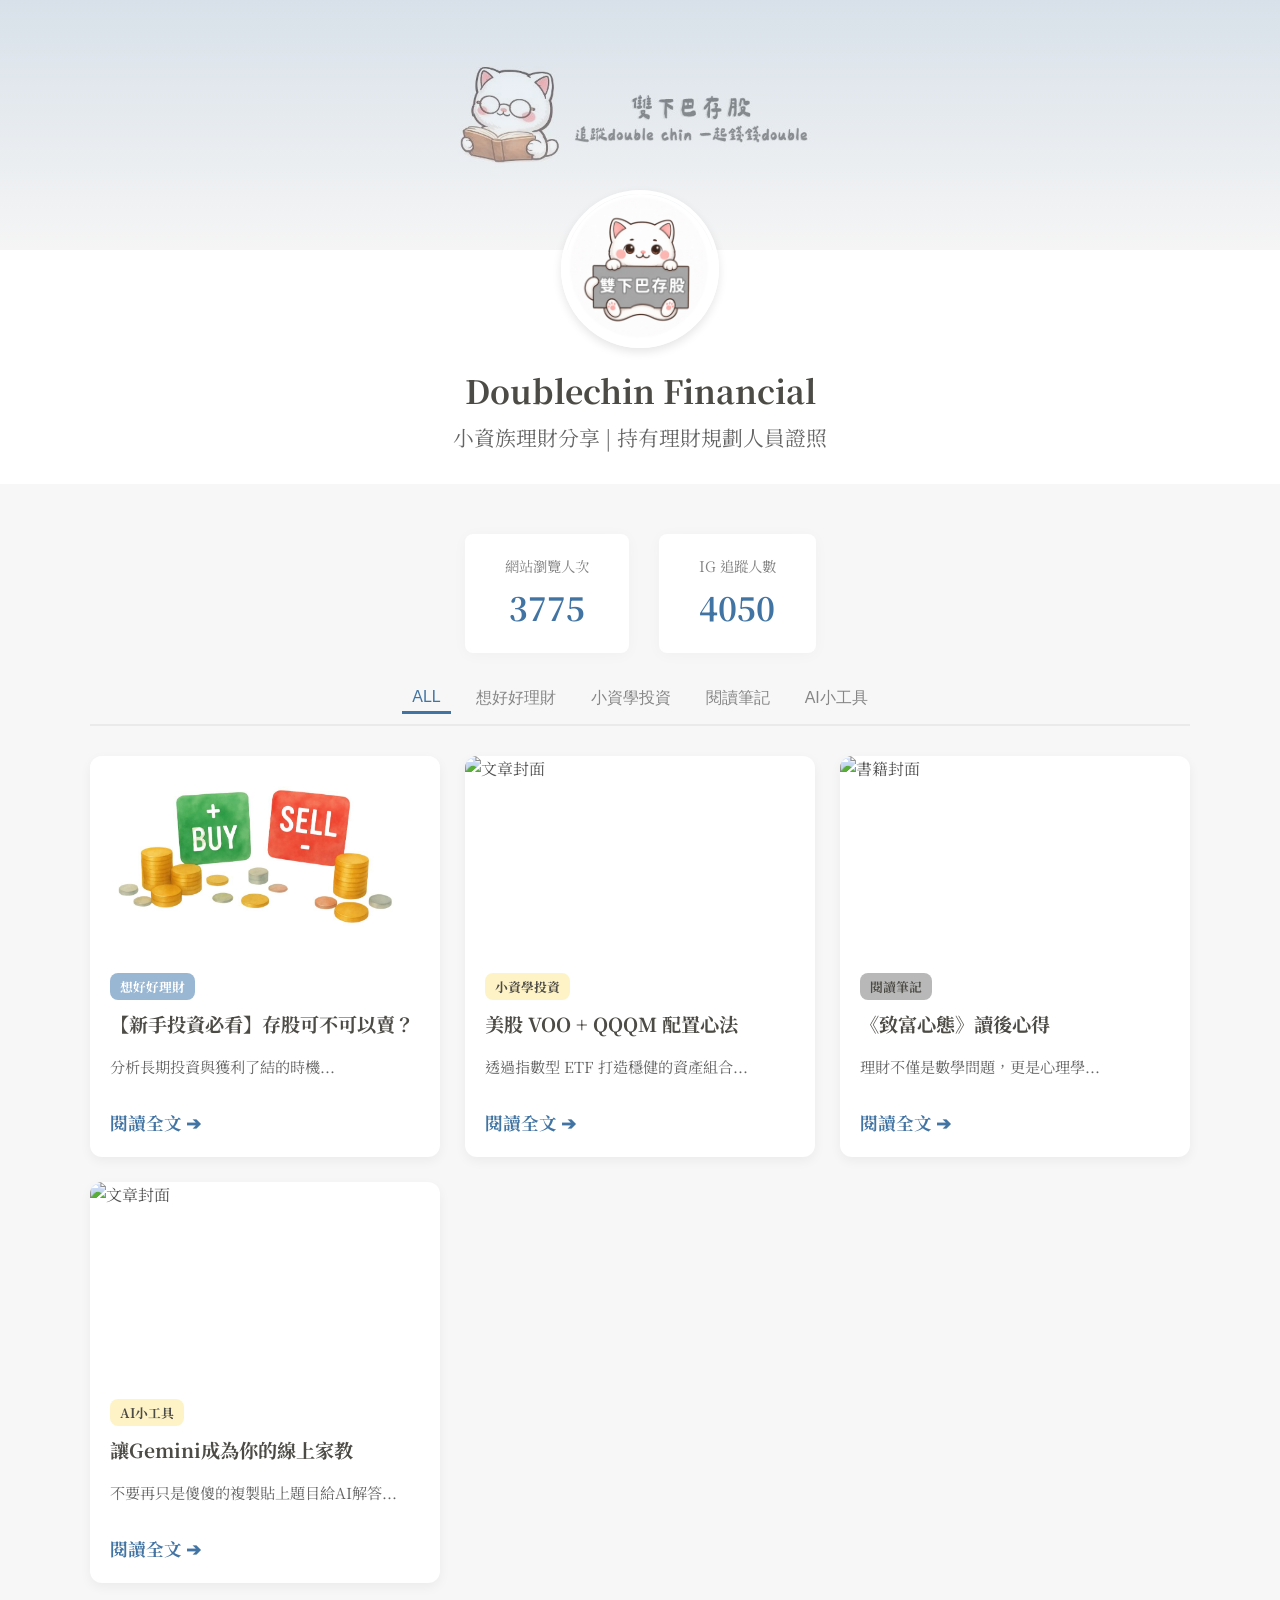
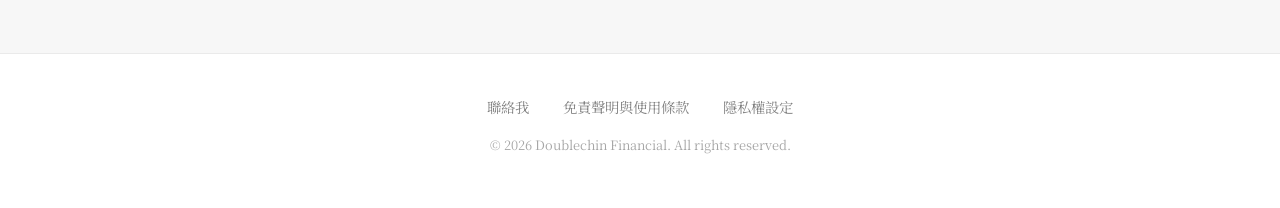
==== index.html @ 7eec30c2 "Update index.html" ====
<!DOCTYPE html>
<html lang="zh-Hant">
<head>
    <meta charset="UTF-8">
    <meta name="viewport" content="width=device-width, initial-scale=1.0">
    <title>雙下巴存股 | 小資理財與投資</title>
    <!-- 導入 Google 字體，方便隨時替換 -->
<link rel="preconnect" href="https://fonts.gstatic.com" crossorigin>
<link href="https://fonts.googleapis.com/css2?family=Noto+Serif+TC:wght@400;500;700&display=swap" rel="stylesheet">
    <link rel="stylesheet" href="style.css">
</head>
<body class="no-copy">

    <!-- 大橫幅與大頭照區塊 -->
    <header class="banner-section">
        <div class="banner-bg"></div>
        <div class="profile-container">
            <img src="大頭照.jpg" alt="Doublechin Avatar" class="profile-avatar">
            <h1 class="profile-name">Doublechin Financial</h1>
            <p class="profile-bio">小資族理財分享 | 持有理財規劃人員證照</p>
        </div>
    </header>

    <div class="container">
        <!-- 動態數據區塊 -->
        <section class="stats-section">
            <div class="stat-box">
                <span class="stat-title">網站瀏覽人次</span>
                <span class="stat-number" data-target="5000">0</span>
            </div>
            <div class="stat-box">
                <span class="stat-title">IG 追蹤人數</span>
                <span class="stat-number" data-target="5210">0</span>
            </div>
        </section>

        <!-- 文章分類與展示區塊 (Tabs) -->
        <main class="main-content">
            <div class="tabs">
                <button class="tab-btn active" onclick="filterCategory('all')">ALL</button>
                <button class="tab-btn" onclick="filterCategory('finance')">想好好理財</button>
                <button class="tab-btn" onclick="filterCategory('invest')">小資學投資</button>
                <button class="tab-btn" onclick="filterCategory('books')">閱讀筆記</button>
                <button class="tab-btn" onclick="filterCategory('ai')">AI小工具</button>
            </div>

            <!-- 文章卡片網格 -->
            <div class="article-grid" id="articleGrid">
                <!-- 卡片 1：理財 -->
                <div class="article-card" data-category="finance">
                   <a href="存股可不可以賣.html">
                    <img src="存股可不可以賣.jpg" alt="存股可不可以賣" class="card-img">
                   </a>
                    <div class="card-content">
                        <span class="tag tag-blue">想好好理財</span>
                        <a href="存股可不可以賣.html" style="text-decoration: none; color: inherit;">
                        <h3>【新手投資必看】存股可不可以賣？</h3>
                        <p>分析長期投資與獲利了結的時機...</p>
                        <a href="存股可不可以賣.html" class="read-more">閱讀全文 ➔</a>
                    </div>
                </div>

                <!-- 卡片 2：投資 -->
                <div class="article-card" data-category="invest">
                    <img src="cover2.jpg" alt="文章封面" class="card-img">
                    <div class="card-content">
                        <span class="tag tag-yellow">小資學投資</span>
                        <h3>美股 VOO + QQQM 配置心法</h3>
                        <p>透過指數型 ETF 打造穩健的資產組合...</p>
                        <a href="article-template.html" class="read-more">閱讀全文 ➔</a>
                    </div>
                </div>

                <!-- 卡片 3：書籍推薦 -->
                <div class="article-card" data-category="books">
                    <img src="book-cover.jpg" alt="書籍封面" class="card-img">
                    <div class="card-content">
                        <span class="tag tag-gray">閱讀筆記</span>
                        <h3>《致富心態》讀後心得</h3>
                        <p>理財不僅是數學問題，更是心理學...</p>
                        <a href="article-template.html" class="read-more">閱讀全文 ➔</a>
                    </div>
                </div>
                <!-- 卡片 4：AI小工具 -->
                <div class="article-card" data-category="ai">
                    <img src="book-cover.jpg" alt="文章封面" class="card-img">
                    <div class="card-content">
                        <span class="tag tag-yellow">AI小工具</span>
                        <h3>讓Gemini成為你的線上家教</h3>
                        <p>不要再只是傻傻的複製貼上題目給AI解答...</p>
                        <a href="article-template.html" class="read-more">閱讀全文 ➔</a>
              
            </div>
          </div>
        </main>
    </div>

    <!-- 頁尾 (Footer) -->
    <footer>
        <div class="footer-links">
            <a href="#">聯絡我</a>
            <a href="#">免責聲明與使用條款</a>
            <a href="#">隱私權設定</a>
        </div>
        <p class="copyright">© 2026 Doublechin Financial. All rights reserved.</p>
    </footer>

    <!-- 功能腳本：數字動畫、防複製、Tab切換 -->
    <script>
        // 1. 防複製與防右鍵
        document.addEventListener('contextmenu', event => event.preventDefault());
        document.addEventListener('copy', event => {
            event.preventDefault();
            alert('本網站內容受版權保護，禁止複製。');
        });

        // 2. 動態數字計數器
        const counters = document.querySelectorAll('.stat-number');
        counters.forEach(counter => {
            const updateCount = () => {
                const target = +counter.getAttribute('data-target');
                const count = +counter.innerText;
                const inc = target / 200; // 調整除數可改變動畫速度
                if (count < target) {
                    counter.innerText = Math.ceil(count + inc);
                    setTimeout(updateCount, 50);
                } else {
                    counter.innerText = target.toLocaleString(); // 加上千位數逗號
                }
            };
            updateCount();
        });

        // 3. 文章分類切換 (Tab)
        function filterCategory(category) {
            // 切換按鈕樣式
            document.querySelectorAll('.tab-btn').forEach(btn => btn.classList.remove('active'));
            event.target.classList.add('active');

            // 顯示/隱藏卡片
            const cards = document.querySelectorAll('.article-card');
            cards.forEach(card => {
                if (category === 'all' || card.getAttribute('data-category') === category) {
                    card.style.display = 'block';
                } else {
                    card.style.display = 'none';
                }
            });
        }
    </script>
</body>
</html>
---- style.css ----
/* === 色彩與全域變數設定 === */

:root {
    /* 主體字型 (隨時可替換) */
    --main-font: 'Noto Serif TC', sans-serif;
    
    /* 標題與內文 */
    --text-title: #4D4B45;
    --text-body: #545454;
    --text-light: #646464;
    
    /* 背景色 */
    --bg-white: #ffffff;
    --bg-light-gray: #f7f7f7;
    
    /* 莫蘭迪與淺灰色系 */
    --morandi-blue: #99B7D3;
    --gray-1: #b8b8b8;
    --gray-2: #868686;
    --gray-3: #828282;
    --gray-4: #a6a6a6;
    
    /* 重點裝飾色 */
    --accent-blue: #4274A3;
    --accent-yellow: #FEF3C7;
    
    /* 倒角設定 (微圓角) */
    --radius-sm: 8px;
    --radius-md: 12px;
}

/* === 基礎設定與防拷貝 === */
body {
    font-family: var(--main-font);
    background-color: var(--bg-light-gray);
    color: var(--text-body);
    margin: 0;
    line-height: 1.6;
}

/* 禁止選取文字的 CSS 雙重防護 */
.no-copy {
    -webkit-user-select: none;
    -moz-user-select: none;
    -ms-user-select: none;
    user-select: none;
}

/* === 頂部橫幅與大頭貼 === */
.banner-section {
    position: relative;
    text-align: center;
    background-color: var(--bg-white);
    padding-bottom: 30px;
}

.banner-bg {
    height: 250px;
    /* 漸層帶透明度底圖 */
    background: linear-gradient(to bottom, rgba(153, 183, 211, 0.3), rgba(247, 247, 247, 0.5)), url('封面.jpg') center/cover;
}

.profile-avatar {
    width: 150px;
    height: 150px;
    border-radius: 50%; /* 大頭貼維持全圓 */
    border: 4px solid var(--bg-white);
    margin-top: -60px;
    box-shadow: 0 4px 10px rgba(0,0,0,0.1);
    object-fit: cover;
}

.profile-name { color: var(--text-title); margin: 10px 0 5px; font-size: 2rem; }
.profile-bio { color: var(--text-light); font-size: 1.3rem; margin: 0; }

/* === 版面配置 === */
.container { max-width: 1100px; margin: 0 auto; padding: 20px; }

/* === 動態數據區 === */
.stats-section {
    display: flex; justify-content: center; gap: 30px; margin: 30px 0;
}
.stat-box {
    background: var(--bg-white); padding: 20px 40px;
    border-radius: var(--radius-sm); text-align: center;
    box-shadow: 0 2px 15px rgba(0,0,0,0.03);
}
.stat-title { display: block; color: var(--gray-3); font-size: 0.9rem; }
.stat-number { display: block; color: var(--accent-blue); font-size: 2rem; font-weight: bold; margin-top: 5px; }

/* === 頁籤 (Tabs) === */
.tabs {
    display: flex; gap: 15px; margin-bottom: 30px; justify-content: center;
    border-bottom: 2px solid #eaeaea; padding-bottom: 10px;
}
.tab-btn {
    background: none; border: none; font-size: 1rem; color: var(--gray-2);
    cursor: pointer; padding: 5px 10px; font-weight: 500; transition: 0.3s;
}
.tab-btn.active { color: var(--accent-blue); border-bottom: 3px solid var(--accent-blue); }

/* === 文章卡片 (包含書單格式) === */
.article-grid {
    display: grid; grid-template-columns: repeat(auto-fill, minmax(300px, 1fr)); gap: 25px;
}
.article-card {
    background: var(--bg-white); border-radius: var(--radius-md);
    overflow: hidden; box-shadow: 0 4px 12px rgba(0,0,0,0.05);
    transition: transform 0.2s ease, box-shadow 0.2s ease;
}

/* 點擊按下去的動畫效果 */
.article-card:active, .read-more:active {
    transform: scale(0.98); /* 稍微縮小模擬點按 */
}

.card-img { 
    width: 100%; 
    aspect-ratio: 16 / 9; /* 鎖定 16:9 黃金比例 */
    object-fit: cover;
display: block;}
.card-content { padding: 20px; }
.card-content h3 { color: var(--text-title); margin: 10px 0; font-size: 1.2rem; }
.card-content p { color: var(--text-light); font-size: 0.95rem; }

.tag { padding: 4px 10px; border-radius: var(--radius-sm); font-size: 0.8rem; font-weight: bold; }
.tag-blue { background-color: var(--morandi-blue); color: var(--bg-white); }
.tag-yellow { background-color: var(--accent-yellow); color: var(--text-title); }
.tag-gray { background-color: var(--gray-1); color: var(--text-title); }

.read-more {
    display: inline-block; margin-top: 15px; color: var(--accent-blue);
    text-decoration: none; font-weight: bold; font-size: 1.1rem;
}

/* === 頁尾 (Footer) === */
footer {
    background-color: var(--bg-white); padding: 40px 20px;
    text-align: center; margin-top: 50px; border-top: 1px solid #eaeaea;
}
.footer-links { margin-bottom: 15px; }
.footer-links a { color: var(--gray-3); text-decoration: none; margin: 0 15px; font-size: 0.9rem; }
.footer-links a:hover { color: var(--accent-blue); }
.copyright { color: var(--gray-4); font-size: 0.8rem; }
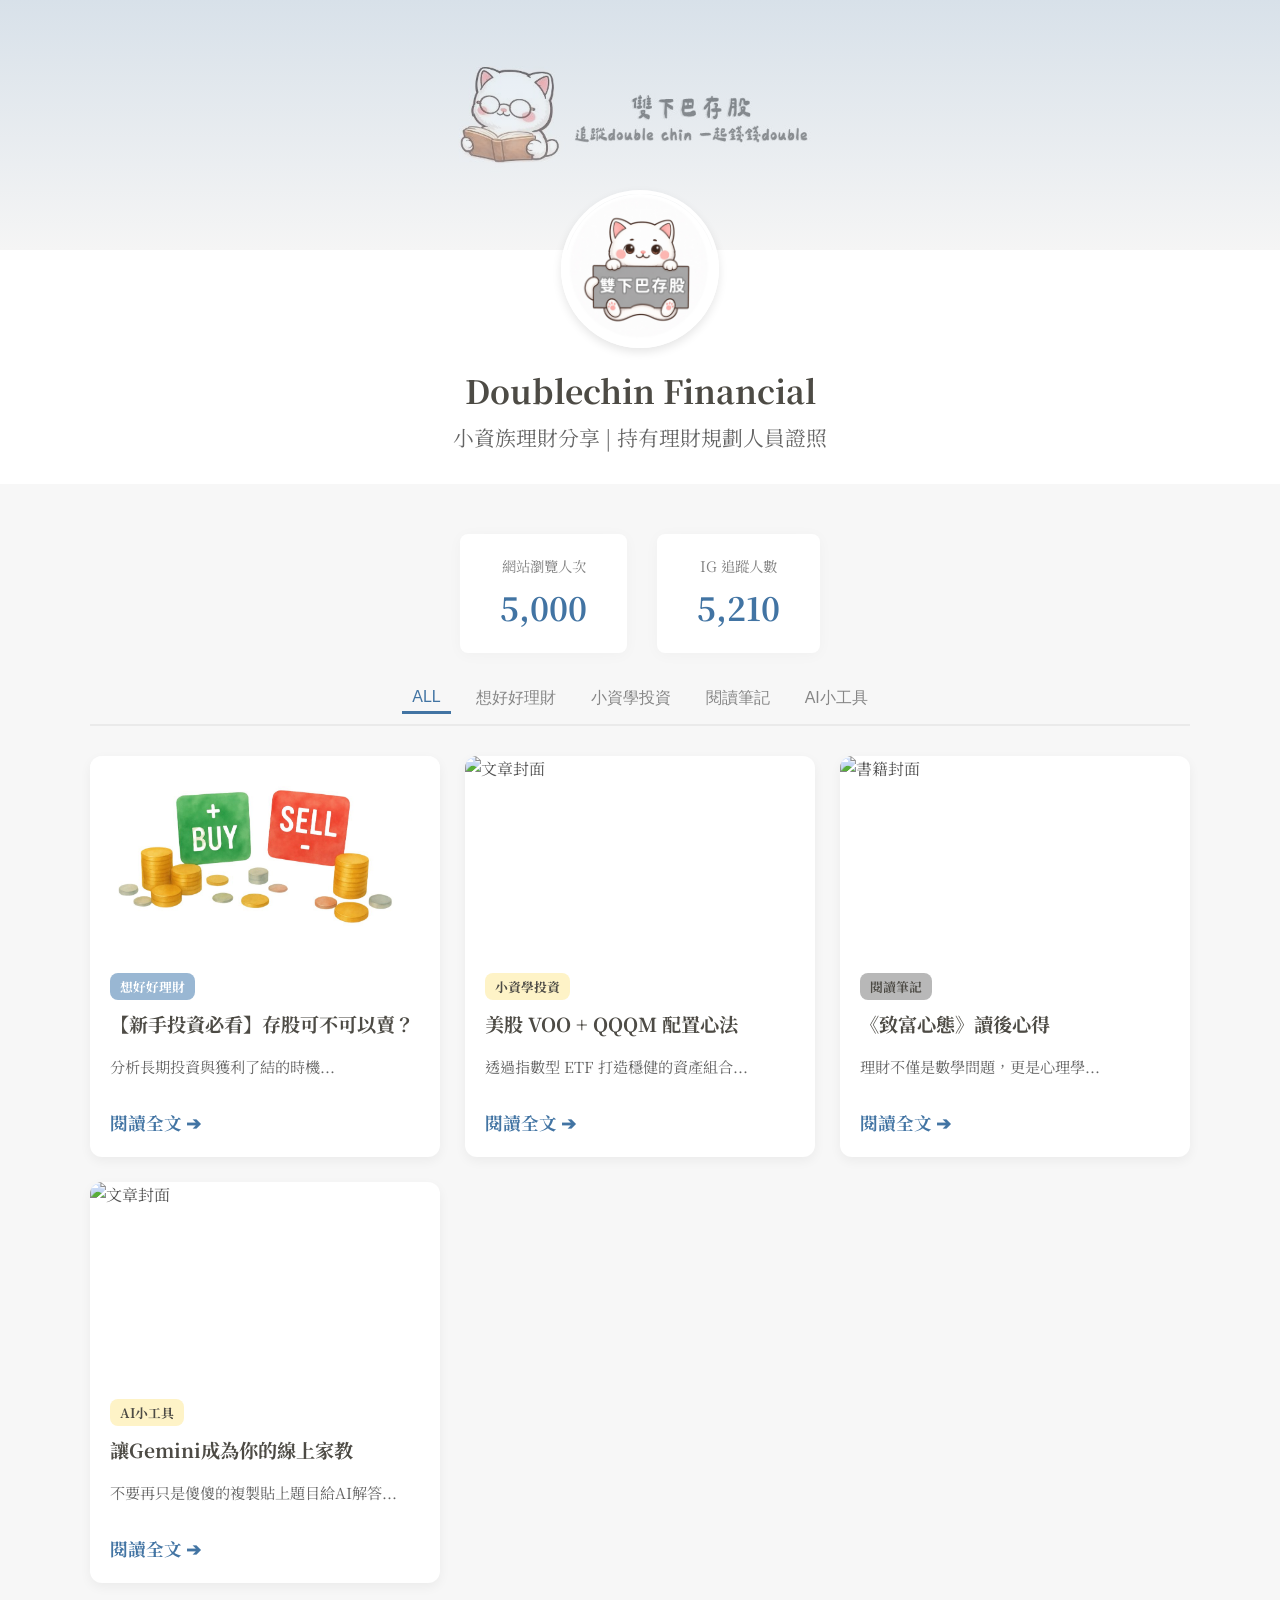
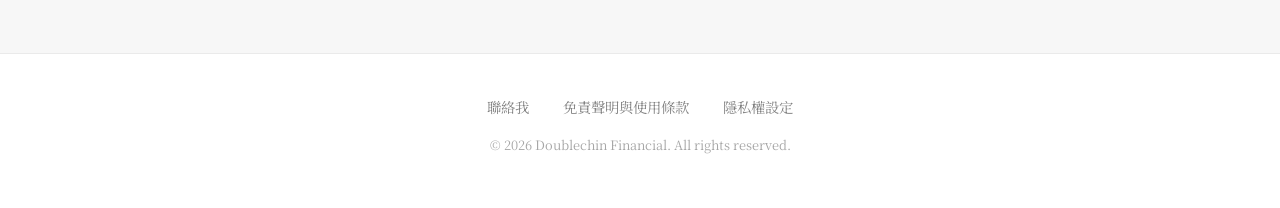
==== commit 8c075e59: "Update index.html" ====
--- a/index.html
+++ b/index.html
@@ -120,10 +120,10 @@
             const updateCount = () => {
                 const target = +counter.getAttribute('data-target');
                 const count = +counter.innerText;
-                const inc = target / 200; // 調整除數可改變動畫速度
+                const inc = target / 80; // 調整除數可改變動畫速度
                 if (count < target) {
                     counter.innerText = Math.ceil(count + inc);
-                    setTimeout(updateCount, 50);
+                    setTimeout(updateCount, 30);
                 } else {
                     counter.innerText = target.toLocaleString(); // 加上千位數逗號
                 }
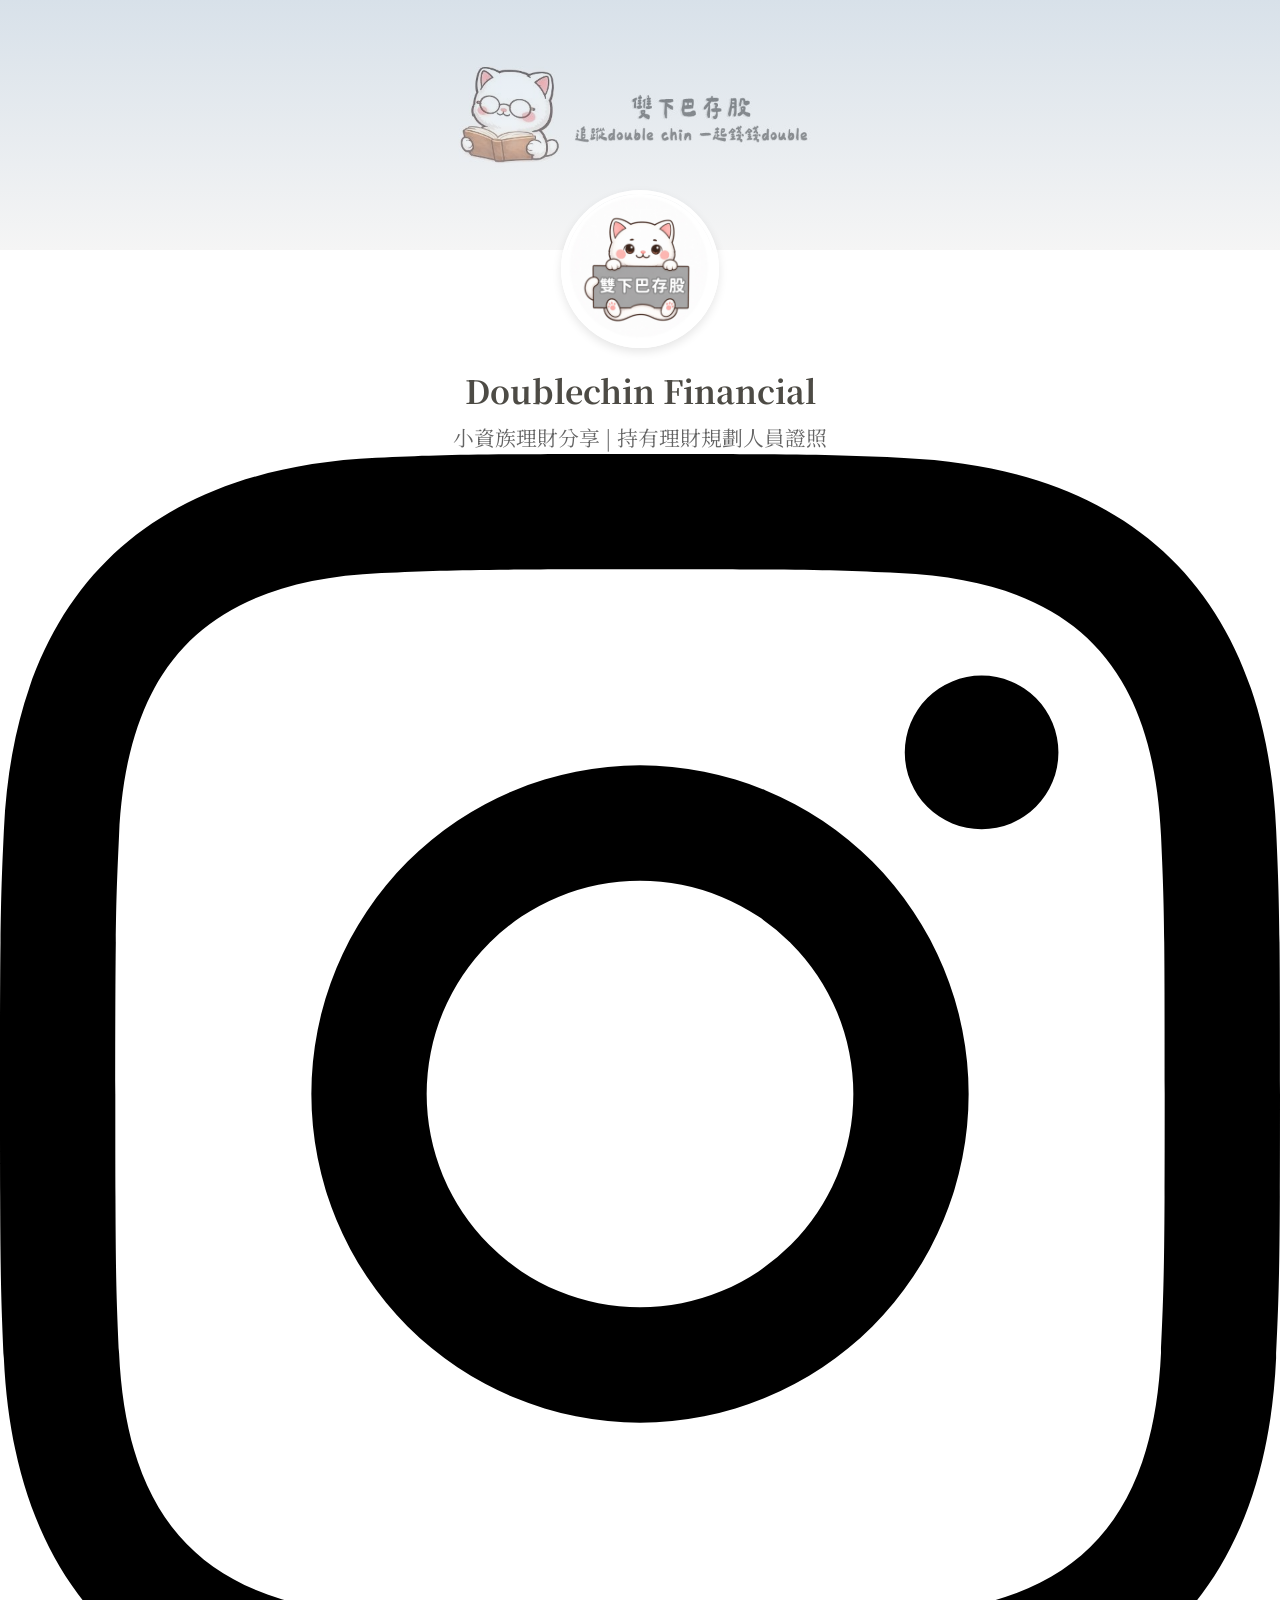
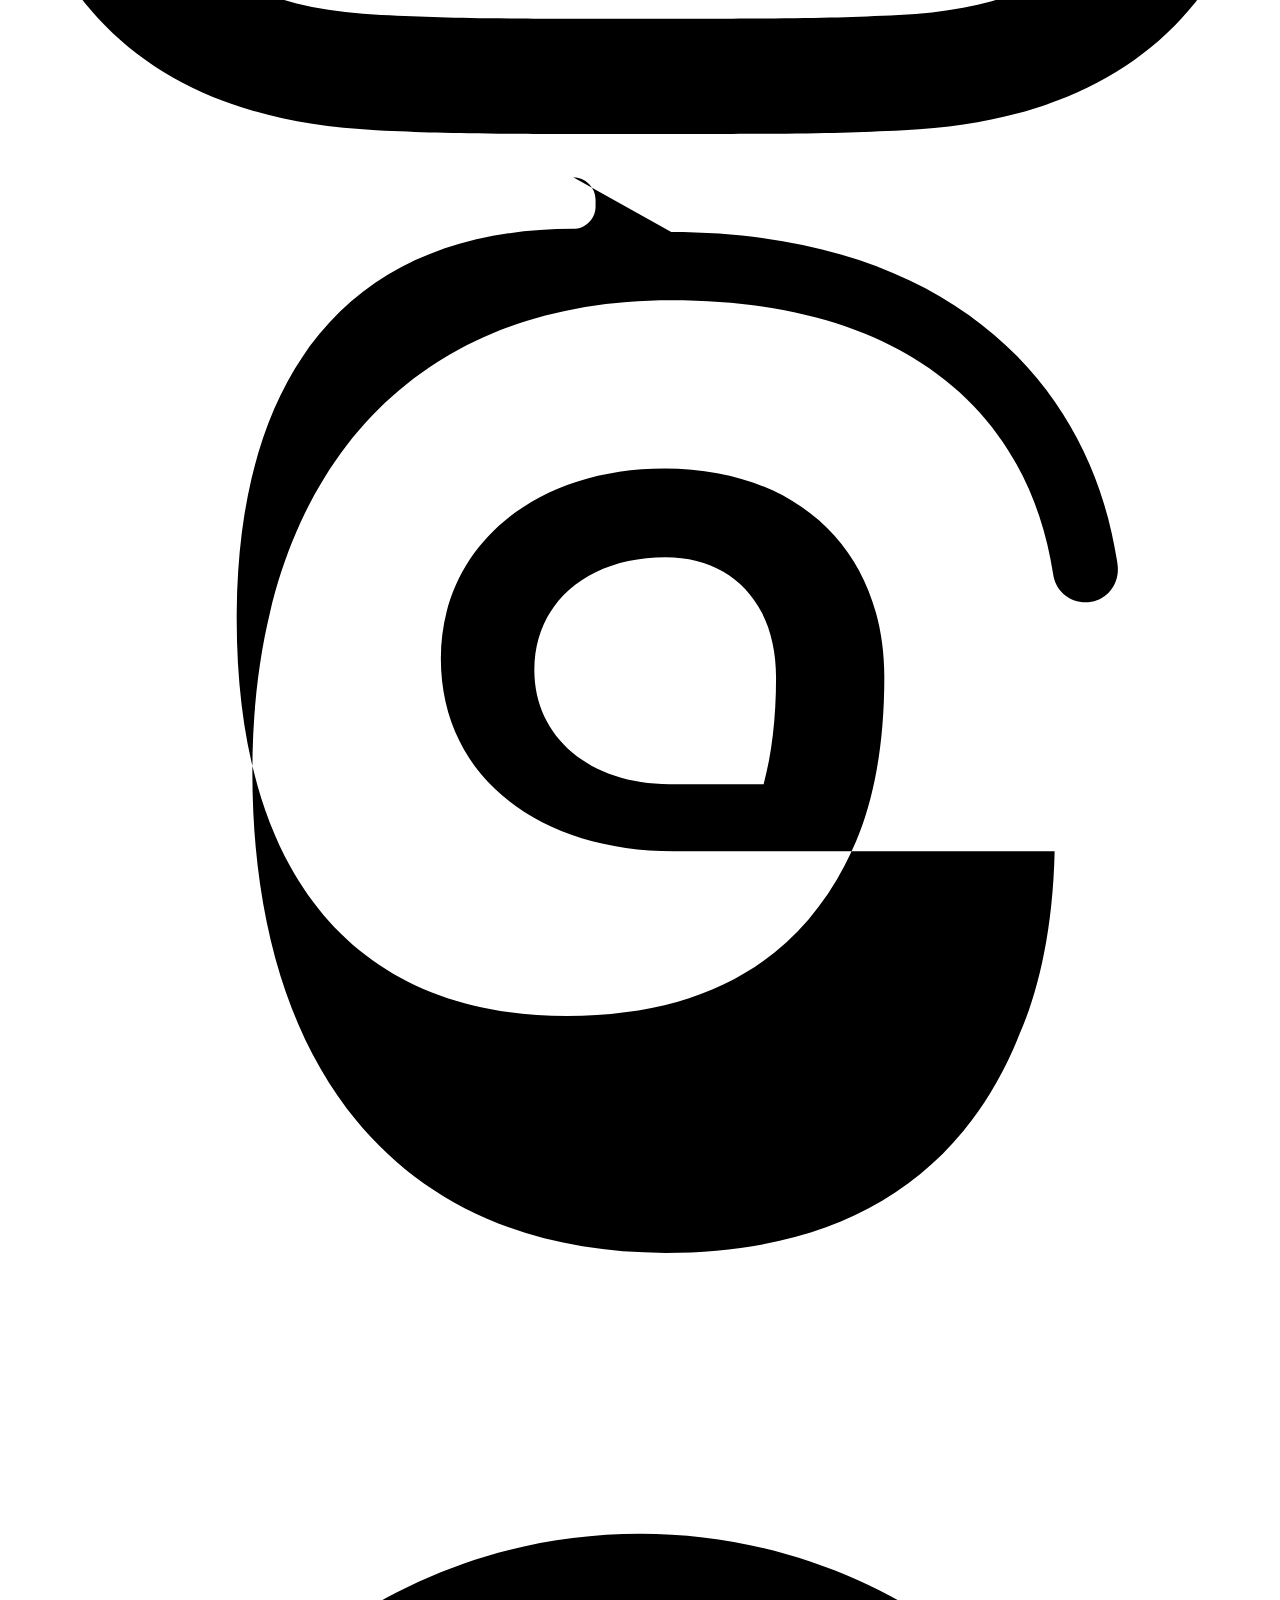
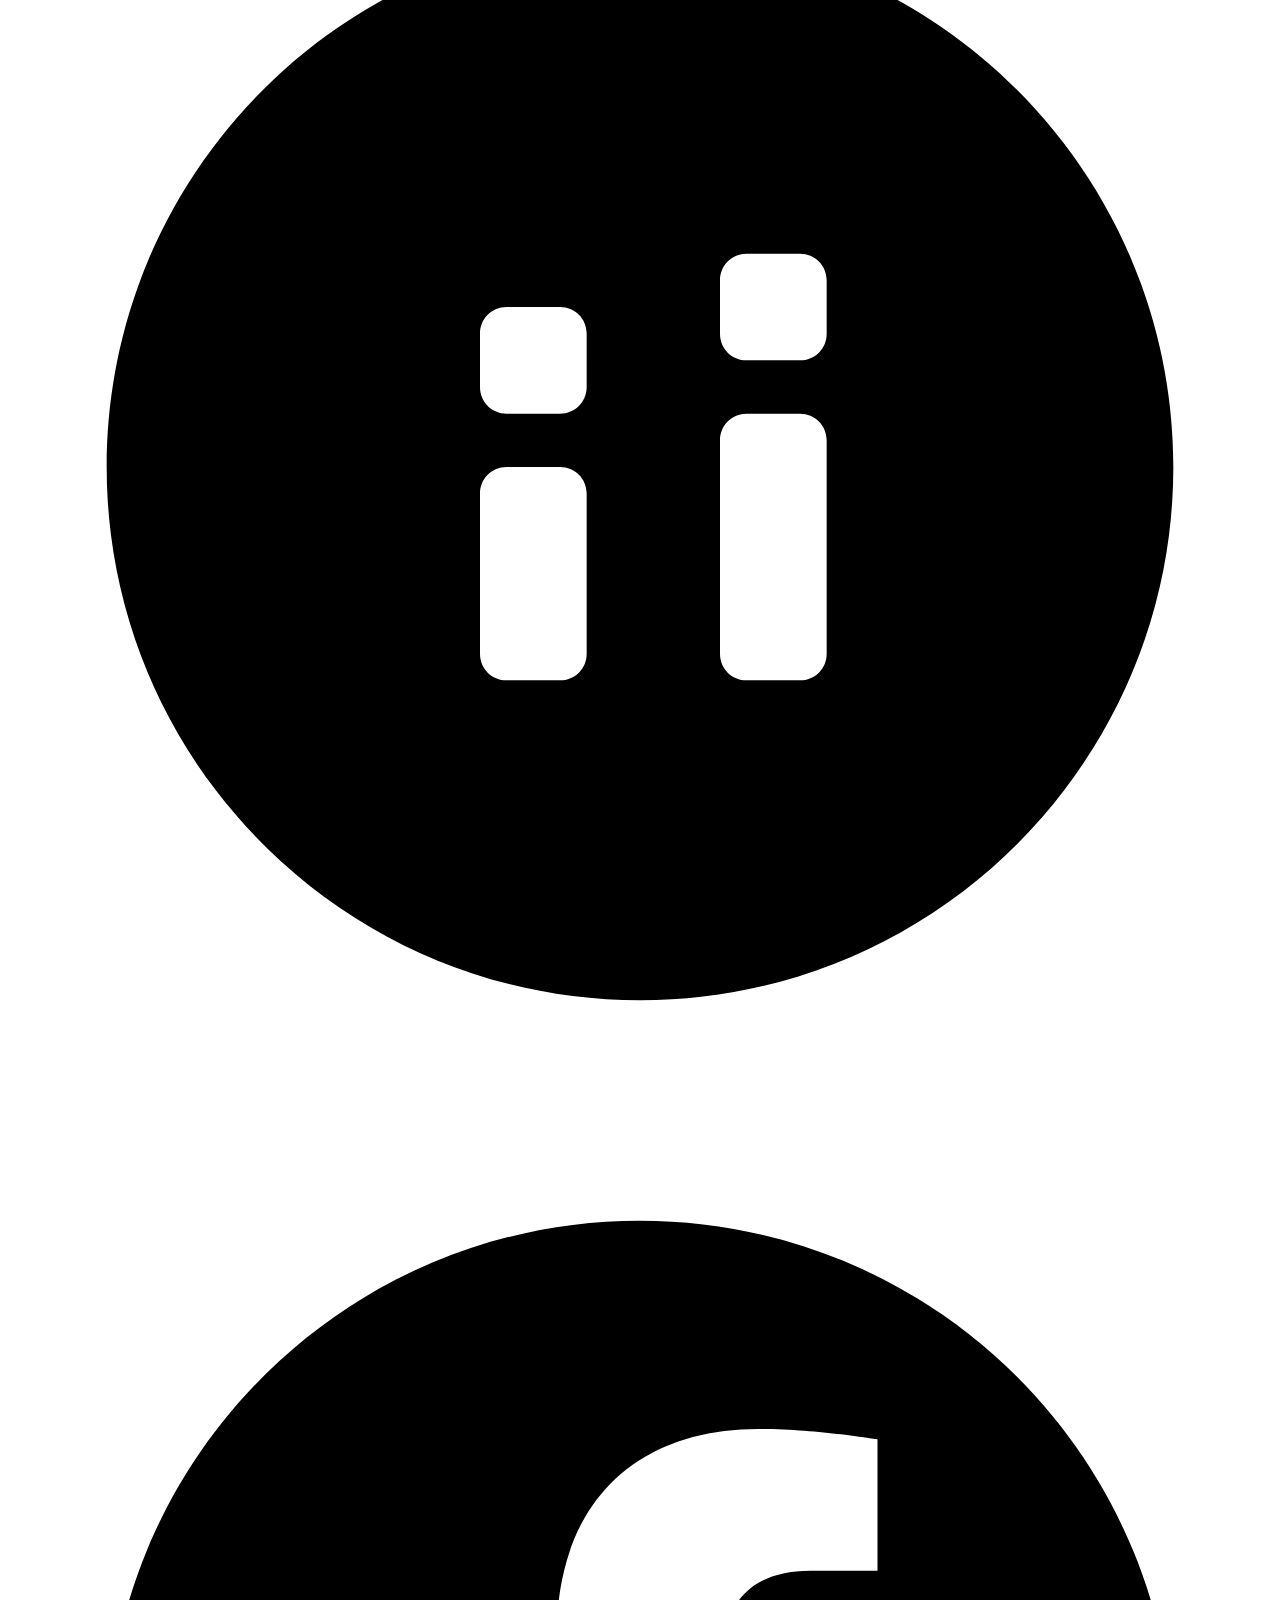
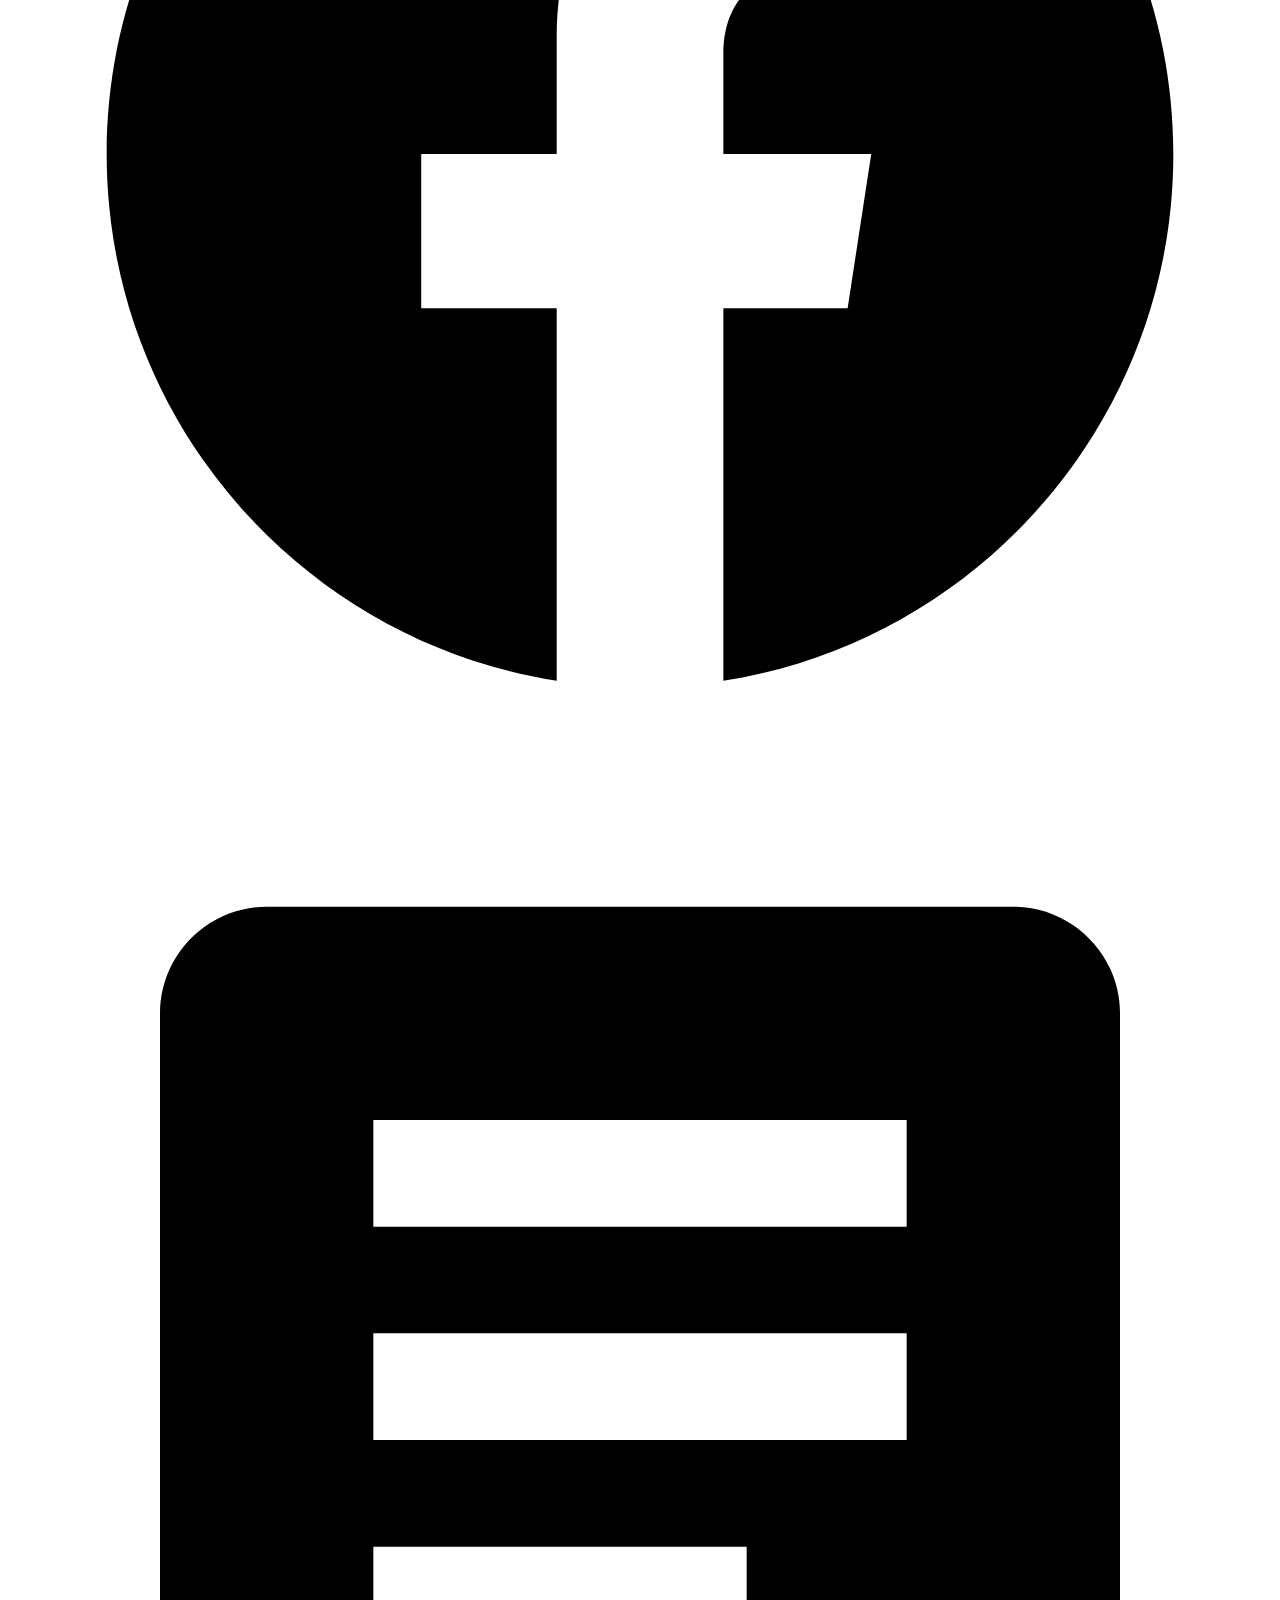
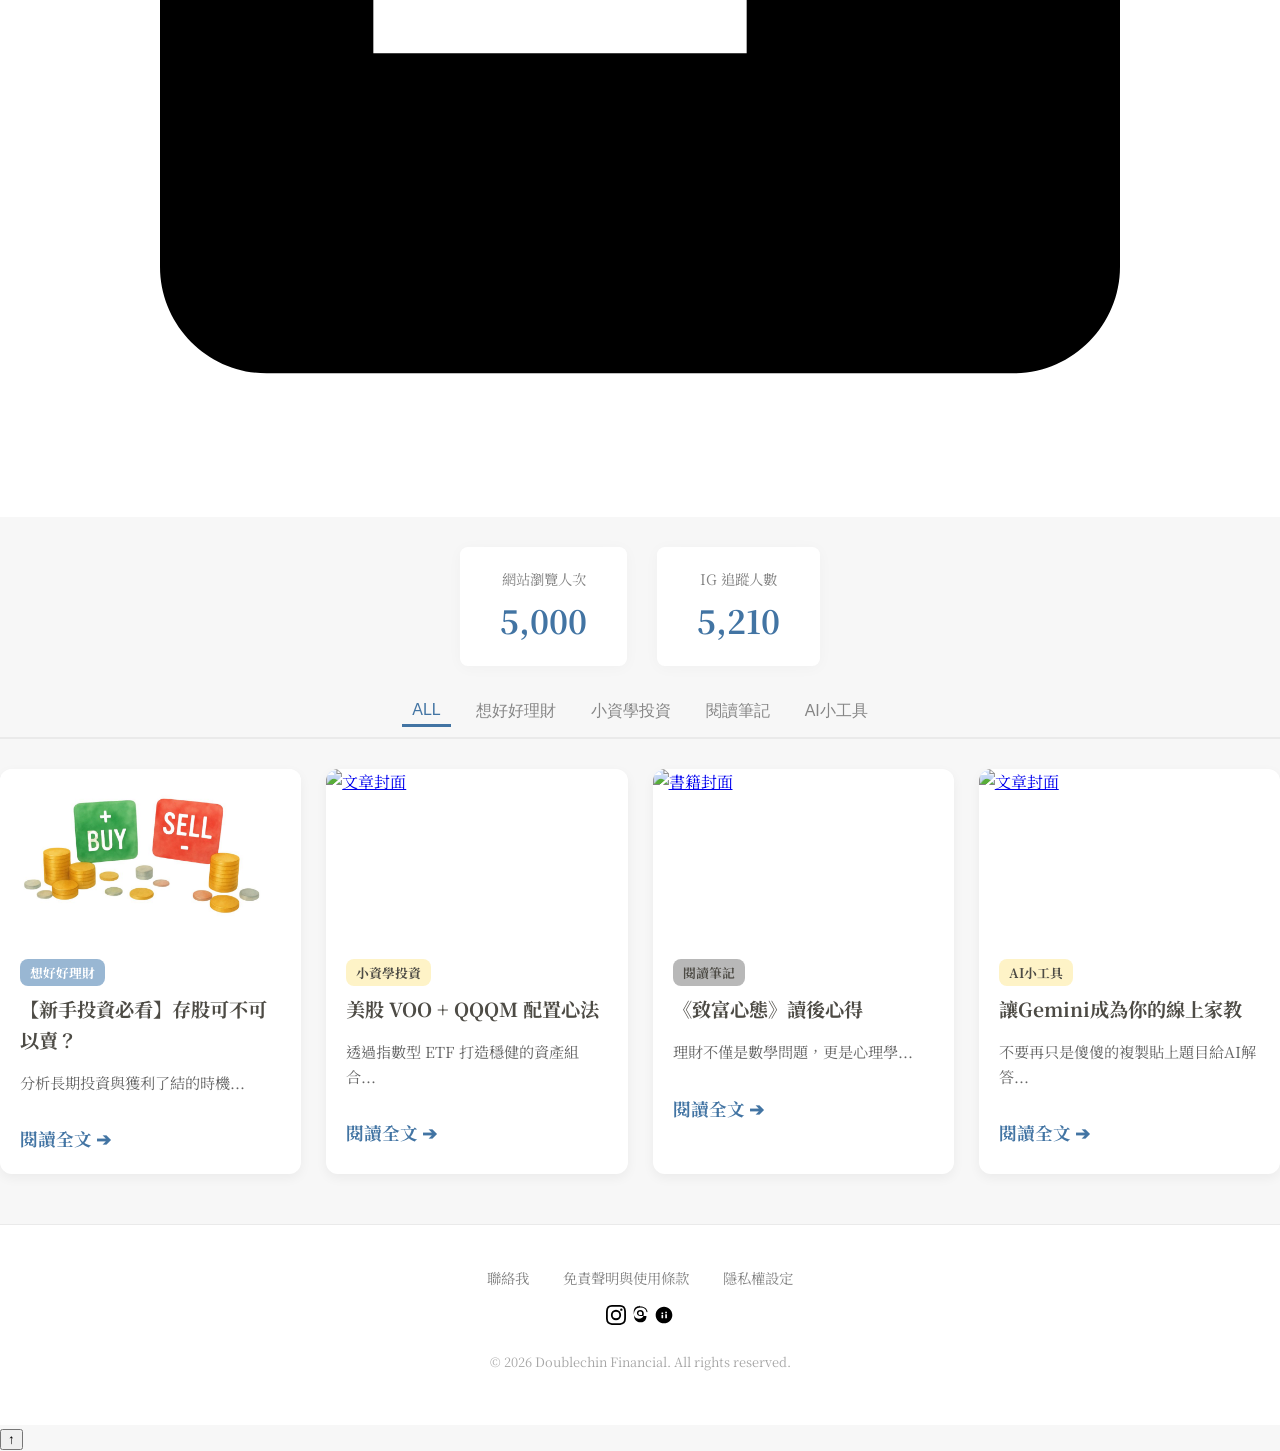
==== commit 07f618e4: "Update index.html" ====
--- a/index.html
+++ b/index.html
@@ -4,26 +4,42 @@
     <meta charset="UTF-8">
     <meta name="viewport" content="width=device-width, initial-scale=1.0">
     <title>雙下巴存股 | 小資理財與投資</title>
-    <!-- 導入 Google 字體，方便隨時替換 -->
-<link rel="preconnect" href="https://fonts.gstatic.com" crossorigin>
-<link href="https://fonts.googleapis.com/css2?family=Noto+Serif+TC:wght@400;500;700&display=swap" rel="stylesheet">
+    <link rel="preconnect" href="https://fonts.gstatic.com" crossorigin>
+    <link href="https://fonts.googleapis.com/css2?family=Noto+Serif+TC:wght@400;500;700&display=swap" rel="stylesheet">
+    <link rel="stylesheet" href="https://unpkg.com/aos@next/dist/aos.css" />
     <link rel="stylesheet" href="style.css">
 </head>
 <body class="no-copy">
 
-    <!-- 大橫幅與大頭照區塊 -->
     <header class="banner-section">
         <div class="banner-bg"></div>
-        <div class="profile-container">
+        <div class="profile-container" data-aos="fade-up">
             <img src="大頭照.jpg" alt="Doublechin Avatar" class="profile-avatar">
             <h1 class="profile-name">Doublechin Financial</h1>
             <p class="profile-bio">小資族理財分享 | 持有理財規劃人員證照</p>
+            
+            <div class="social-links">
+                <a href="#" target="_blank" title="Instagram" class="social-icon">
+                    <svg viewBox="0 0 24 24"><path d="M12 2.163c3.204 0 3.584.012 4.85.07 3.252.148 4.771 1.691 4.919 4.919.058 1.265.069 1.645.069 4.849 0 3.205-.012 3.584-.069 4.849-.149 3.225-1.664 4.771-4.919 4.919-1.266.058-1.644.07-4.85.07-3.204 0-3.584-.012-4.849-.07-3.26-.149-4.771-1.699-4.919-4.92-.058-1.265-.07-1.644-.07-4.849 0-3.204.013-3.583.07-4.849.149-3.227 1.664-4.771 4.919-4.919 1.266-.057 1.645-.069 4.849-.069zM12 0C8.741 0 8.333.014 7.053.072 2.695.272.273 2.69.073 7.051.014 8.333 0 8.741 0 12c0 3.259.014 3.668.072 4.948.2 4.358 2.618 6.78 6.98 6.98 1.281.058 1.689.072 4.948.072 3.259 0 3.668-.014 4.948-.072 4.354-.2 6.782-2.618 6.979-6.98.059-1.28.073-1.689.073-4.948 0-3.259-.014-3.667-.072-4.947-.196-4.354-2.617-6.78-6.979-6.98C15.668.014 15.259 0 12 0zm0 5.838a6.162 6.162 0 1 0 0 12.324 6.162 6.162 0 0 0 0-12.324zM12 16a4 4 0 1 1 0-8 4 4 0 0 1 0 8zm6.406-11.845a1.44 1.44 0 1 0 0 2.881 1.44 1.44 0 0 0 0-2.881z"/></svg>
+                </a>
+                <a href="#" target="_blank" title="Threads" class="social-icon">
+                    <svg viewBox="0 0 24 24"><path d="M12.586 1.708c5.143 0 7.842 2.766 8.36 6.173l.011.088c.032.326-.178.614-.492.671-.328.06-.64-.146-.71-.468l-.01-.059c-.443-2.91-2.651-5.127-7.159-5.127-4.948 0-7.854 3.328-7.854 8.847 0 5.626 2.806 9.015 7.747 9.015 3.315 0 5.562-1.393 6.643-4.116.326-.74.621-1.892.652-3.414H12.63c-2.476 0-4.364-1.36-4.364-3.614 0-2.127 1.777-3.565 4.195-3.565 2.502 0 4.12 1.547 4.12 3.914 0 1.25-.19 2.29-.537 3.096-.913 2.123-2.697 3.256-5.411 3.256-4.008 0-6.195-2.674-6.195-7.447 0-4.708 2.222-7.311 6.309-7.311.232 0 .42-.188.42-.42v-.125a.42.42 0 0 0-.42-.42zm-.11 6.096c-1.42 0-2.457.828-2.457 2.115 0 1.272 1.056 2.14 2.535 2.14h1.764c.15-.553.233-1.226.233-1.996 0-1.41-.837-2.259-2.075-2.259z"/></svg>
+                </a>
+                <a href="#" target="_blank" title="小紅書" class="social-icon">
+                    <svg viewBox="0 0 24 24"><path d="M12 2C6.48 2 2 6.48 2 12s4.48 10 10 10 10-4.48 10-10S17.52 2 12 2zm-1 13.5c0 .28-.22.5-.5.5h-1c-.28 0-.5-.22-.5-.5v-3c0-.28.22-.5.5-.5h1c.28 0 .5 .22.5.5v3zm0-5c0 .28-.22.5-.5.5h-1c-.28 0-.5-.22-.5-.5v-1c0-.28.22-.5.5-.5h1c.28 0 .5 .22.5.5v1zm4.5 5c0 .28-.22.5-.5.5h-1c-.28 0-.5-.22-.5-.5v-4c0-.28.22-.5.5-.5h1c.28 0 .5 .22.5.5v4zm0-6c0 .28-.22.5-.5.5h-1c-.28 0-.5-.22-.5-.5v-1c0-.28.22-.5.5-.5h1c.28 0 .5 .22.5.5v1z"/></svg>
+                </a>
+                <a href="#" target="_blank" title="Facebook" class="social-icon">
+                    <svg viewBox="0 0 24 24"><path d="M22 12c0-5.523-4.477-10-10-10S2 6.477 2 12c0 4.991 3.657 9.128 8.438 9.878v-6.987h-2.54V12h2.54V9.797c0-2.506 1.492-3.89 3.777-3.89 1.094 0 2.238.195 2.238.195v2.46h-1.26c-1.243 0-1.63.771-1.63 1.562V12h2.773l-.443 2.89h-2.33v6.988C18.343 21.128 22 16.991 22 12z"/></svg>
+                </a>
+                <a href="#" target="_blank" title="蝦皮連結 (推薦書籍)" class="social-icon">
+                    <svg viewBox="0 0 24 24"><path d="M19 2H5c-1.1 0-2 .9-2 2v16c0 1.1.9 2 2 2h14c1.1 0 2-.9 2-2V4c0-1.1-.9-2-2-2zm-5 14H7v-2h7v2zm3-4H7v-2h10v2zm0-4H7V6h10v2z"/></svg>
+                </a>
+            </div>
         </div>
     </header>
 
-    <div class="container">
-        <!-- 動態數據區塊 -->
-        <section class="stats-section">
+    <div class="container-wide">
+        <section class="stats-section" data-aos="fade-up">
             <div class="stat-box">
                 <span class="stat-title">網站瀏覽人次</span>
                 <span class="stat-number" data-target="5000">0</span>
@@ -34,110 +50,137 @@
             </div>
         </section>
 
-        <!-- 文章分類與展示區塊 (Tabs) -->
         <main class="main-content">
-            <div class="tabs">
-                <button class="tab-btn active" onclick="filterCategory('all')">ALL</button>
-                <button class="tab-btn" onclick="filterCategory('finance')">想好好理財</button>
-                <button class="tab-btn" onclick="filterCategory('invest')">小資學投資</button>
-                <button class="tab-btn" onclick="filterCategory('books')">閱讀筆記</button>
-                <button class="tab-btn" onclick="filterCategory('ai')">AI小工具</button>
-            </div>
-
-            <!-- 文章卡片網格 -->
-            <div class="article-grid" id="articleGrid">
-                <!-- 卡片 1：理財 -->
+            <div class="tabs" data-aos="fade-up">
+                <button class="tab-btn active" onclick="filterCategory('all', event)">ALL</button>
+                <button class="tab-btn" onclick="filterCategory('finance', event)">想好好理財</button>
+                <button class="tab-btn" onclick="filterCategory('invest', event)">小資學投資</button>
+                <button class="tab-btn" onclick="filterCategory('books', event)">閱讀筆記</button>
+                <button class="tab-btn" onclick="filterCategory('ai', event)">AI小工具</button>
+            </div>
+
+            <div class="article-grid" id="articleGrid" data-aos="fade-up">
+                
                 <div class="article-card" data-category="finance">
-                   <a href="存股可不可以賣.html">
-                    <img src="存股可不可以賣.jpg" alt="存股可不可以賣" class="card-img">
+                   <a href="article-template.html">
+                        <img src="存股可不可以賣.jpg" alt="存股可不可以賣" class="card-img">
                    </a>
                     <div class="card-content">
                         <span class="tag tag-blue">想好好理財</span>
-                        <a href="存股可不可以賣.html" style="text-decoration: none; color: inherit;">
-                        <h3>【新手投資必看】存股可不可以賣？</h3>
+                        <a href="article-template.html" style="text-decoration: none; color: inherit;">
+                            <h3>【新手投資必看】存股可不可以賣？</h3>
+                        </a>
                         <p>分析長期投資與獲利了結的時機...</p>
-                        <a href="存股可不可以賣.html" class="read-more">閱讀全文 ➔</a>
-                    </div>
-                </div>
-
-                <!-- 卡片 2：投資 -->
+                        <a href="article-template.html" class="read-more">閱讀全文 ➔</a>
+                    </div>
+                </div>
+
                 <div class="article-card" data-category="invest">
-                    <img src="cover2.jpg" alt="文章封面" class="card-img">
+                    <a href="article-template.html">
+                        <img src="cover2.jpg" alt="文章封面" class="card-img">
+                    </a>
                     <div class="card-content">
                         <span class="tag tag-yellow">小資學投資</span>
-                        <h3>美股 VOO + QQQM 配置心法</h3>
+                        <a href="article-template.html" style="text-decoration: none; color: inherit;">
+                            <h3>美股 VOO + QQQM 配置心法</h3>
+                        </a>
                         <p>透過指數型 ETF 打造穩健的資產組合...</p>
                         <a href="article-template.html" class="read-more">閱讀全文 ➔</a>
                     </div>
                 </div>
 
-                <!-- 卡片 3：書籍推薦 -->
                 <div class="article-card" data-category="books">
-                    <img src="book-cover.jpg" alt="書籍封面" class="card-img">
+                    <a href="article-template.html">
+                        <img src="book-cover.jpg" alt="書籍封面" class="card-img">
+                    </a>
                     <div class="card-content">
                         <span class="tag tag-gray">閱讀筆記</span>
-                        <h3>《致富心態》讀後心得</h3>
+                        <a href="article-template.html" style="text-decoration: none; color: inherit;">
+                            <h3>《致富心態》讀後心得</h3>
+                        </a>
                         <p>理財不僅是數學問題，更是心理學...</p>
                         <a href="article-template.html" class="read-more">閱讀全文 ➔</a>
                     </div>
                 </div>
-                <!-- 卡片 4：AI小工具 -->
+
                 <div class="article-card" data-category="ai">
-                    <img src="book-cover.jpg" alt="文章封面" class="card-img">
+                    <a href="article-template.html">
+                        <img src="book-cover.jpg" alt="文章封面" class="card-img">
+                    </a>
                     <div class="card-content">
                         <span class="tag tag-yellow">AI小工具</span>
-                        <h3>讓Gemini成為你的線上家教</h3>
+                        <a href="article-template.html" style="text-decoration: none; color: inherit;">
+                            <h3>讓Gemini成為你的線上家教</h3>
+                        </a>
                         <p>不要再只是傻傻的複製貼上題目給AI解答...</p>
                         <a href="article-template.html" class="read-more">閱讀全文 ➔</a>
-              
-            </div>
-          </div>
+                    </div>
+                </div>
+
+            </div>
         </main>
     </div>
 
-    <!-- 頁尾 (Footer) -->
     <footer>
         <div class="footer-links">
             <a href="#">聯絡我</a>
             <a href="#">免責聲明與使用條款</a>
             <a href="#">隱私權設定</a>
         </div>
+        
+        <div class="social-links" style="margin-bottom: 20px;">
+            <a href="#" target="_blank" class="social-icon"><svg viewBox="0 0 24 24" style="width:20px;height:20px;"><path d="M12 2.163c3.204 0 3.584.012 4.85.07 3.252.148 4.771 1.691 4.919 4.919.058 1.265.069 1.645.069 4.849 0 3.205-.012 3.584-.069 4.849-.149 3.225-1.664 4.771-4.919 4.919-1.266.058-1.644.07-4.85.07-3.204 0-3.584-.012-4.849-.07-3.26-.149-4.771-1.699-4.919-4.92-.058-1.265-.07-1.644-.07-4.849 0-3.204.013-3.583.07-4.849.149-3.227 1.664-4.771 4.919-4.919 1.266-.057 1.645-.069 4.849-.069zM12 0C8.741 0 8.333.014 7.053.072 2.695.272.273 2.69.073 7.051.014 8.333 0 8.741 0 12c0 3.259.014 3.668.072 4.948.2 4.358 2.618 6.78 6.98 6.98 1.281.058 1.689.072 4.948.072 3.259 0 3.668-.014 4.948-.072 4.354-.2 6.782-2.618 6.979-6.98.059-1.28.073-1.689.073-4.948 0-3.259-.014-3.667-.072-4.947-.196-4.354-2.617-6.78-6.979-6.98C15.668.014 15.259 0 12 0zm0 5.838a6.162 6.162 0 1 0 0 12.324 6.162 6.162 0 0 0 0-12.324zM12 16a4 4 0 1 1 0-8 4 4 0 0 1 0 8zm6.406-11.845a1.44 1.44 0 1 0 0 2.881 1.44 1.44 0 0 0 0-2.881z"/></svg></a>
+            <a href="#" target="_blank" class="social-icon"><svg viewBox="0 0 24 24" style="width:20px;height:20px;"><path d="M12.586 1.708c5.143 0 7.842 2.766 8.36 6.173l.011.088c.032.326-.178.614-.492.671-.328.06-.64-.146-.71-.468l-.01-.059c-.443-2.91-2.651-5.127-7.159-5.127-4.948 0-7.854 3.328-7.854 8.847 0 5.626 2.806 9.015 7.747 9.015 3.315 0 5.562-1.393 6.643-4.116.326-.74.621-1.892.652-3.414H12.63c-2.476 0-4.364-1.36-4.364-3.614 0-2.127 1.777-3.565 4.195-3.565 2.502 0 4.12 1.547 4.12 3.914 0 1.25-.19 2.29-.537 3.096-.913 2.123-2.697 3.256-5.411 3.256-4.008 0-6.195-2.674-6.195-7.447 0-4.708 2.222-7.311 6.309-7.311.232 0 .42-.188.42-.42v-.125a.42.42 0 0 0-.42-.42zm-.11 6.096c-1.42 0-2.457.828-2.457 2.115 0 1.272 1.056 2.14 2.535 2.14h1.764c.15-.553.233-1.226.233-1.996 0-1.41-.837-2.259-2.075-2.259z"/></svg></a>
+            <a href="#" target="_blank" class="social-icon"><svg viewBox="0 0 24 24" style="width:20px;height:20px;"><path d="M12 2C6.48 2 2 6.48 2 12s4.48 10 10 10 10-4.48 10-10S17.52 2 12 2zm-1 13.5c0 .28-.22.5-.5.5h-1c-.28 0-.5-.22-.5-.5v-3c0-.28.22-.5.5-.5h1c.28 0 .5 .22.5.5v3zm0-5c0 .28-.22.5-.5.5h-1c-.28 0-.5-.22-.5-.5v-1c0-.28.22-.5.5-.5h1c.28 0 .5 .22.5.5v1zm4.5 5c0 .28-.22.5-.5.5h-1c-.28 0-.5-.22-.5-.5v-4c0-.28.22-.5.5-.5h1c.28 0 .5 .22.5.5v4zm0-6c0 .28-.22.5-.5.5h-1c-.28 0-.5-.22-.5-.5v-1c0-.28.22-.5.5-.5h1c.28 0 .5 .22.5.5v1z"/></svg></a>
+        </div>
         <p class="copyright">© 2026 Doublechin Financial. All rights reserved.</p>
     </footer>
 
-    <!-- 功能腳本：數字動畫、防複製、Tab切換 -->
+    <button id="backToTop" class="back-to-top" title="回到頂部">↑</button>
+
+    <script src="https://unpkg.com/aos@next/dist/aos.js"></script>
     <script>
-        // 1. 防複製與防右鍵
+        // 初始化 AOS 動畫效果
+        AOS.init({ duration: 800, once: true });
+
+        // 1. 全方位高級防右鍵、防選取、防拷貝機制
         document.addEventListener('contextmenu', event => event.preventDefault());
         document.addEventListener('copy', event => {
             event.preventDefault();
-            alert('本網站內容受版權保護，禁止複製。');
-        });
-
-        // 2. 動態數字計數器
+            alert('本網站內容受全權版權保護，全面禁止複製。');
+        });
+        document.addEventListener('keydown', event => {
+            // 阻擋 F12, Ctrl+Shift+I, Ctrl+Shift+C, Ctrl+U
+            if (event.keyCode === 123 || 
+                (event.ctrlKey && event.shiftKey && (event.keyCode === 73 || event.keyCode === 67)) || 
+                (event.ctrlKey && event.keyCode === 85)) {
+                event.preventDefault();
+                return false;
+            }
+        });
+
+        // 2. 動態數字計數器 (優化性能與千位符)
         const counters = document.querySelectorAll('.stat-number');
         counters.forEach(counter => {
             const updateCount = () => {
                 const target = +counter.getAttribute('data-target');
-                const count = +counter.innerText;
-                const inc = target / 80; // 調整除數可改變動畫速度
+                const count = +counter.innerText.replace(/,/g, '');
+                const inc = target / 80; 
                 if (count < target) {
-                    counter.innerText = Math.ceil(count + inc);
-                    setTimeout(updateCount, 30);
+                    counter.innerText = Math.ceil(count + inc).toLocaleString();
+                    setTimeout(updateCount, 15);
                 } else {
-                    counter.innerText = target.toLocaleString(); // 加上千位數逗號
+                    counter.innerText = target.toLocaleString();
                 }
             };
             updateCount();
         });
 
-        // 3. 文章分類切換 (Tab)
-        function filterCategory(category) {
-            // 切換按鈕樣式
+        // 3. 文章分類切換功能 (Tab 切換與動畫重新計算)
+        function filterCategory(category, event) {
             document.querySelectorAll('.tab-btn').forEach(btn => btn.classList.remove('active'));
             event.target.classList.add('active');
 
-            // 顯示/隱藏卡片
             const cards = document.querySelectorAll('.article-card');
             cards.forEach(card => {
                 if (category === 'all' || card.getAttribute('data-category') === category) {
@@ -146,7 +189,21 @@
                     card.style.display = 'none';
                 }
             });
+            AOS.refresh();
         }
+
+        // 4. 回到頂部按鈕邏輯
+        const backToTopBtn = document.getElementById('backToTop');
+        window.addEventListener('scroll', () => {
+            if (window.scrollY > 400) {
+                backToTopBtn.classList.add('visible');
+            } else {
+                backToTopBtn.classList.remove('visible');
+            }
+        });
+        backToTopBtn.addEventListener('click', () => {
+            window.scrollTo({ top: 0, behavior: 'smooth' });
+        });
     </script>
 </body>
 </html>
--- a/style.css
+++ b/style.css
@@ -142,3 +142,69 @@
 .footer-links a { color: var(--gray-3); text-decoration: none; margin: 0 15px; font-size: 0.9rem; }
 .footer-links a:hover { color: var(--accent-blue); }
 .copyright { color: var(--gray-4); font-size: 0.8rem; }
+/* =========================================
+   文章內頁專用排版樣式 (Article Body)
+   ========================================= */
+
+/* 1. 統一文章內文的行距、字體大小與顏色 */
+.article-body {
+    color: var(--text-body);
+    line-height: 1.9;         /* 增加行距讓閱讀更舒適 */
+    font-size: 1.1rem;        /* 適合長文閱讀的字體大小 */
+    letter-spacing: 0.5px;    /* 字元間距稍微拉開 */
+}
+
+.article-body p {
+    margin-bottom: 20px;      /* 每個段落之間留出呼吸空間 */
+}
+
+/* 2. 帶有數字方塊的大標題 (H2) */
+.article-h2 {
+    font-size: 1.5rem;
+    color: var(--accent-blue);
+    border-bottom: 2px solid #eaeaea; /* 下方的分隔線 */
+    padding-bottom: 12px;
+    margin: 50px 0 20px 0;    /* 和上方的內容保持較大距離 */
+    display: flex;            /* 讓數字方塊和文字水平排列 */
+    align-items: center;
+    gap: 12px;                /* 數字方塊和文字的間距 */
+    font-weight: bold;
+}
+
+/* 大標題旁邊的數字方塊設計 */
+.step-num {
+    background-color: var(--accent-blue);
+    color: var(--bg-white);
+    padding: 4px 14px;
+    border-radius: 6px;
+    font-size: 1.4rem;
+}
+
+/* 3. 帶有左側藍色粗線的次標題 (H3) */
+.article-h3 {
+    font-size: 1.3rem;
+    color: var(--text-title);
+    border-left: 6px solid var(--accent-blue); /* 左側的藍色直線 */
+    padding-left: 12px;       /* 讓文字跟藍線保持距離 */
+    margin: 40px 0 15px 0;
+    font-weight: bold;
+}
+
+/* 4. 灰底的重點提示 / 延伸閱讀區塊 */
+.info-box {
+    background-color: var(--bg-light-gray);
+    padding: 25px;
+    border-radius: var(--radius-sm);
+    margin: 30px 0;
+    border-left: 4px solid var(--gray-3); /* 左側加一條低調的灰線 */
+}
+
+/* 延伸閱讀區塊內的連結顏色 */
+.info-box a {
+    color: var(--accent-blue);
+    text-decoration: none;
+    font-weight: 500;
+}
+.info-box a:hover {
+    text-decoration: underline;
+}
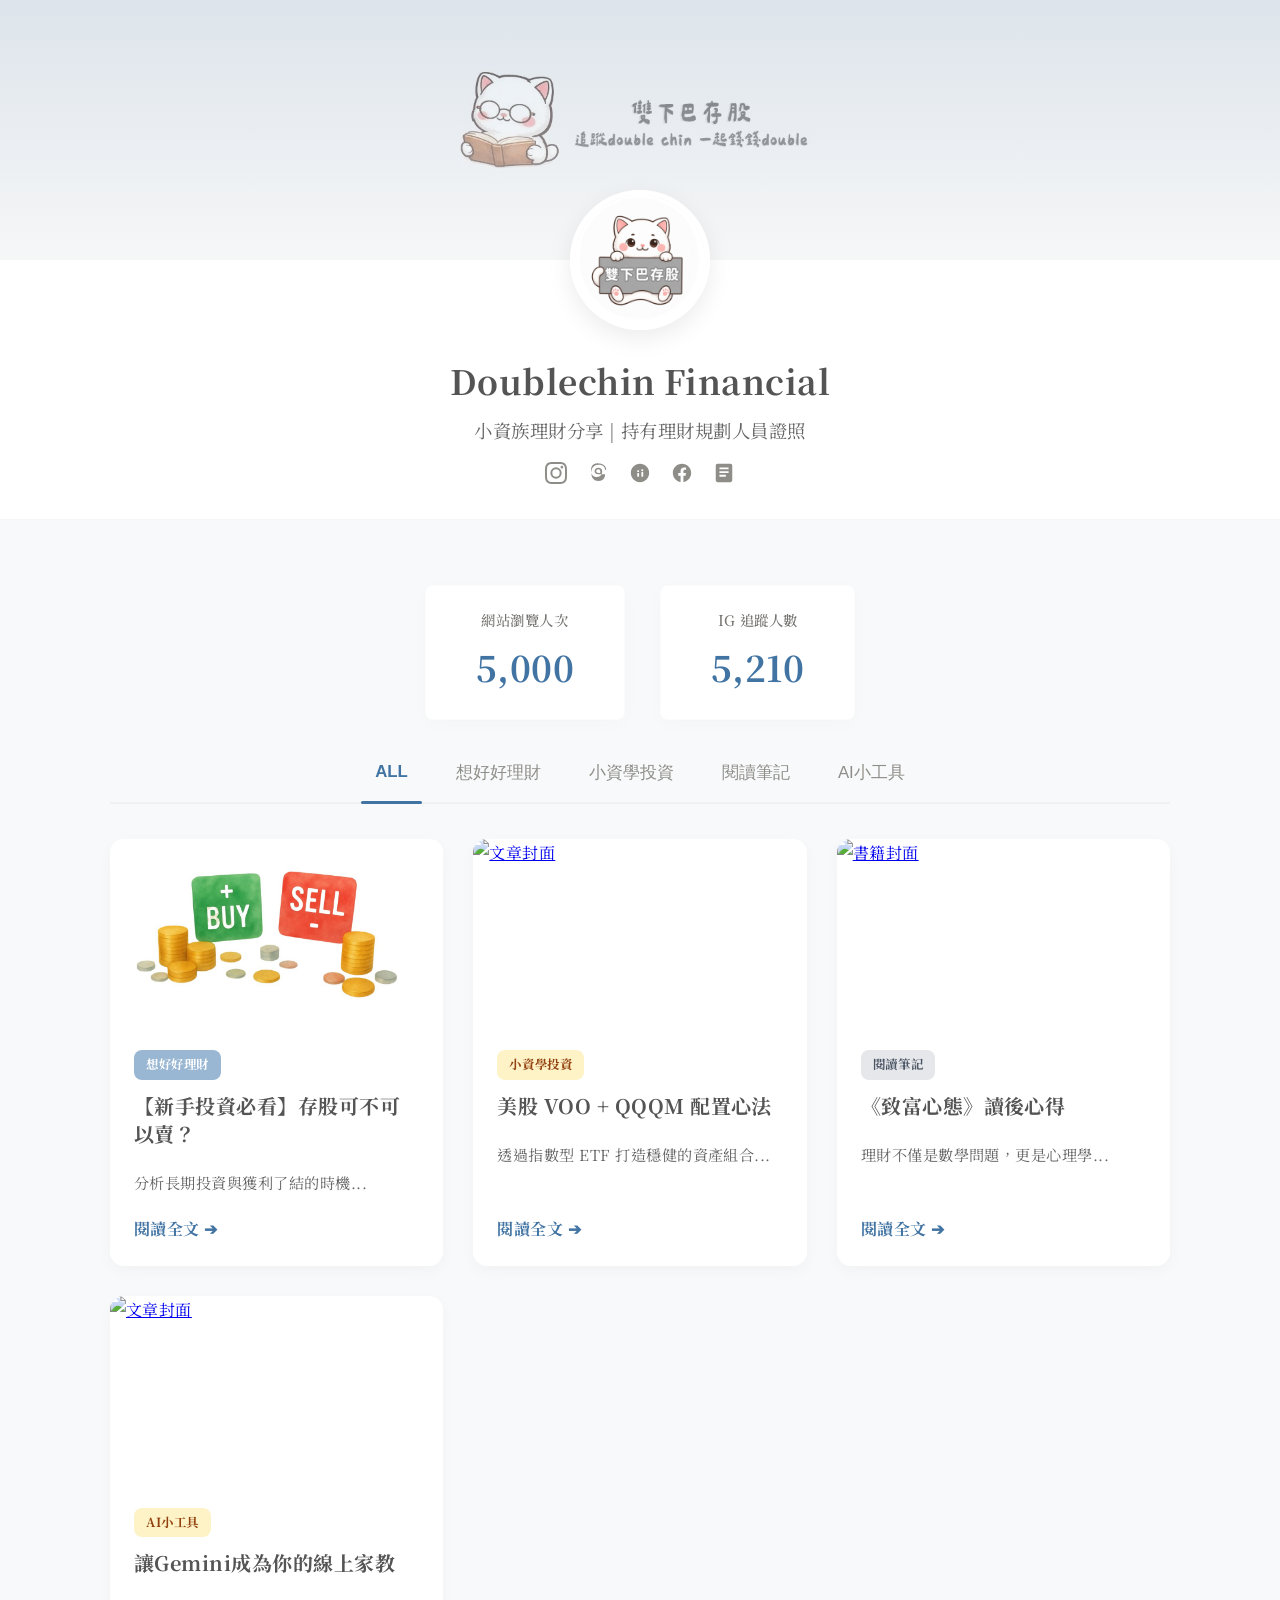
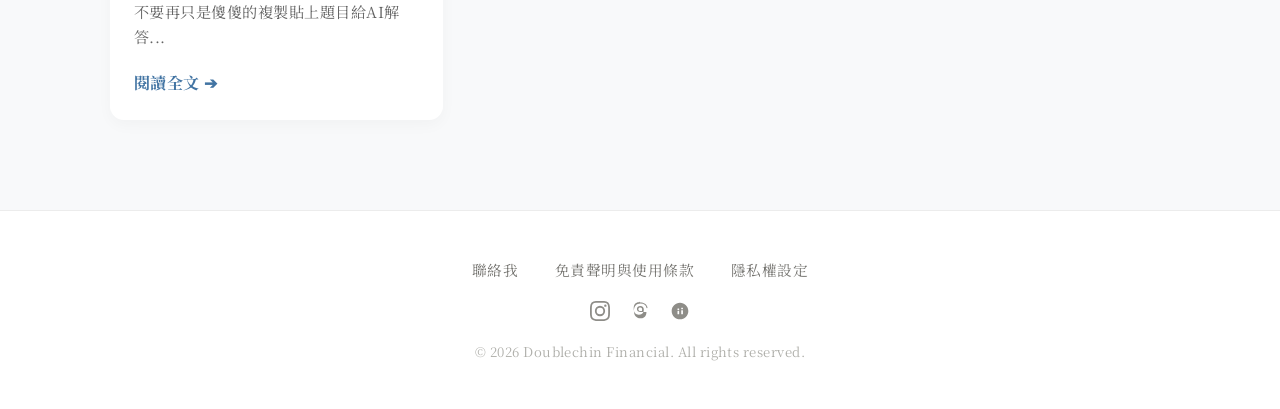
==== commit b32595a4: "Update index.html" ====
--- a/index.html
+++ b/index.html
@@ -4,8 +4,8 @@
     <meta charset="UTF-8">
     <meta name="viewport" content="width=device-width, initial-scale=1.0">
     <title>雙下巴存股 | 小資理財與投資</title>
-    <link rel="preconnect" href="https://fonts.gstatic.com" crossorigin>
-    <link href="https://fonts.googleapis.com/css2?family=Noto+Serif+TC:wght@400;500;700&display=swap" rel="stylesheet">
+   <link rel="preconnect" href="https://fonts.gstatic.com" crossorigin>
+<link href="https://fonts.googleapis.com/css2?family=LXGW+WenKai+TC&family=Noto+Serif+TC:wght@400;500;700&display=swap" rel="stylesheet">
     <link rel="stylesheet" href="https://unpkg.com/aos@next/dist/aos.css" />
     <link rel="stylesheet" href="style.css">
 </head>
--- a/style.css
+++ b/style.css
@@ -1,44 +1,51 @@
- /* === 色彩與全域變數設定 === */
-
+/* =========================================
+   色彩、微調與全域變數設定 (莫蘭迪高質感)
+   ========================================= */
 :root {
-    /* 主體字型 (隨時可替換) */
-    --main-font: 'Noto Serif TC', sans-serif;
-    
-    /* 標題與內文 */
-    --text-title: #4D4B45;
+    /* 主體高質感古典中英字型 */
+    --main-font: 'Noto Serif TC', -apple-system, BlinkMacSystemFont, "Segoe UI", Roboto, sans-serif;
+    
+    /* 專業標題與內文字流設定 */
+    --text-title: #3839B;
     --text-body: #545454;
     --text-light: #646464;
     
-    /* 背景色 */
+    /* 極簡多維背景色 */
     --bg-white: #ffffff;
-    --bg-light-gray: #f7f7f7;
-    
-    /* 莫蘭迪與淺灰色系 */
+    --bg-light-gray: #f8f9fa;
+    
+    /* 莫蘭迪低飽和色系 */
     --morandi-blue: #99B7D3;
-    --gray-1: #b8b8b8;
-    --gray-2: #868686;
-    --gray-3: #828282;
-    --gray-4: #a6a6a6;
-    
-    /* 重點裝飾色 */
+    --gray-1: #D2D2D2;
+    --gray-2: #8E8D88;
+    --gray-3: #757470;
+    --gray-4: #AFAFAa;
+    
+    /* 精緻重點裝飾色 */
     --accent-blue: #4274A3;
-    --accent-yellow: #FEF3C7;
-    
-    /* 倒角設定 (微圓角) */
+    --accent-yellow-light: #FFEB85;
+    
+    /* 高級圓角柔化設定 */
     --radius-sm: 8px;
-    --radius-md: 12px;
-}
-
-/* === 基礎設定與防拷貝 === */
+    --radius-md: 14px;
+}
+
+/* === 全域重設與全站防拷貝雙重防護 === */
+*, *::before, *::after {
+    box-sizing: border-box;
+}
+
 body {
     font-family: var(--main-font);
     background-color: var(--bg-light-gray);
     color: var(--text-body);
     margin: 0;
-    line-height: 1.6;
-}
-
-/* 禁止選取文字的 CSS 雙重防護 */
+    padding: 0;
+    line-height: 1.7;
+    letter-spacing: 0.03em;
+}
+
+/* 防滑鼠選取全站保護 */
 .no-copy {
     -webkit-user-select: none;
     -moz-user-select: none;
@@ -46,165 +53,165 @@
     user-select: none;
 }
 
-/* === 頂部橫幅與大頭貼 === */
+/* === 進度條元件 === */
+.reading-progress-container {
+    position: fixed;
+    top: 0;
+    left: 0;
+    width: 100%;
+    height: 4px;
+    background: transparent;
+    z-index: 9999;
+}
+.reading-progress-bar {
+    height: 100%;
+    width: 0%;
+    background-color: var(--accent-blue);
+    transition: width 0.1s ease-out;
+}
+
+/* === 響應式雙寬度排版架構 === */
+.container-wide { max-width: 1100px; margin: 0 auto; padding: 30px 20px; }
+.container-narrow { max-width: 800px; margin: 0 auto; padding: 30px 20px; }
+
+/* === 頂部大橫幅與個人形象區 === */
 .banner-section {
     position: relative;
     text-align: center;
     background-color: var(--bg-white);
-    padding-bottom: 30px;
+    padding-bottom: 35px;
+    border-bottom: 1px solid rgba(0,0,0,0.04);
 }
 
 .banner-bg {
-    height: 250px;
-    /* 漸層帶透明度底圖 */
-    background: linear-gradient(to bottom, rgba(153, 183, 211, 0.3), rgba(247, 247, 247, 0.5)), url('封面.jpg') center/cover;
+    height: 260px;
+    background: linear-gradient(to bottom, rgba(153, 183, 211, 0.25), rgba(248, 249, 250, 0.6)), url('封面.jpg') center/cover no-repeat;
 }
 
 .profile-avatar {
-    width: 150px;
-    height: 150px;
-    border-radius: 50%; /* 大頭貼維持全圓 */
-    border: 4px solid var(--bg-white);
-    margin-top: -60px;
-    box-shadow: 0 4px 10px rgba(0,0,0,0.1);
+    width: 140px; height: 140px;
+    border-radius: 50%;
+    border: 5px solid var(--bg-white);
+    margin-top: -70px;
+    box-shadow: 0 8px 25px rgba(0,0,0,0.08);
     object-fit: cover;
-}
-
-.profile-name { color: var(--text-title); margin: 10px 0 5px; font-size: 2rem; }
-.profile-bio { color: var(--text-light); font-size: 1.3rem; margin: 0; }
-
-/* === 版面配置 === */
-.container { max-width: 1100px; margin: 0 auto; padding: 20px; }
-
-/* === 動態數據區 === */
-.stats-section {
-    display: flex; justify-content: center; gap: 30px; margin: 30px 0;
-}
-.stat-box {
-    background: var(--bg-white); padding: 20px 40px;
-    border-radius: var(--radius-sm); text-align: center;
-    box-shadow: 0 2px 15px rgba(0,0,0,0.03);
-}
-.stat-title { display: block; color: var(--gray-3); font-size: 0.9rem; }
-.stat-number { display: block; color: var(--accent-blue); font-size: 2rem; font-weight: bold; margin-top: 5px; }
-
-/* === 頁籤 (Tabs) === */
-.tabs {
-    display: flex; gap: 15px; margin-bottom: 30px; justify-content: center;
-    border-bottom: 2px solid #eaeaea; padding-bottom: 10px;
-}
-.tab-btn {
-    background: none; border: none; font-size: 1rem; color: var(--gray-2);
-    cursor: pointer; padding: 5px 10px; font-weight: 500; transition: 0.3s;
-}
-.tab-btn.active { color: var(--accent-blue); border-bottom: 3px solid var(--accent-blue); }
-
-/* === 文章卡片 (包含書單格式) === */
-.article-grid {
-    display: grid; grid-template-columns: repeat(auto-fill, minmax(300px, 1fr)); gap: 25px;
-}
+    transition: transform 0.4s ease;
+}
+.profile-avatar:hover { transform: rotate(5deg) scale(1.03); }
+
+.profile-name { color: var(--text-title); margin: 15px 0 6px 0; font-size: 2.1rem; font-weight: 700; }
+.profile-bio { color: var(--text-light); font-size: 1.15rem; margin: 0 0 15px 0; }
+
+/* === 極簡單色社群圖示排版 === */
+.social-links { display: flex; justify-content: center; gap: 20px; margin-top: 10px; }
+.social-icon { color: var(--gray-2); display: inline-flex; align-items: center; justify-content: center; transition: color 0.25s ease, transform 0.25s ease; text-decoration: none; }
+.social-icon svg { width: 22px; height: 22px; fill: currentColor; }
+.social-icon:hover { color: var(--accent-blue); transform: translateY(-2px); }
+
+/* === 精緻動態數據看板區 === */
+.stats-section { display: flex; justify-content: center; gap: 35px; margin: 35px 0; }
+.stat-box { background: var(--bg-white); padding: 22px 50px; border-radius: var(--radius-sm); text-align: center; box-shadow: 0 4px 20px rgba(0,0,0,0.02); border: 1px solid rgba(0,0,0,0.01); }
+.stat-title { display: block; color: var(--gray-3); font-size: 0.9rem; font-weight: 500; }
+.stat-number { display: block; color: var(--accent-blue); font-size: 2.2rem; font-weight: 700; margin-top: 5px; }
+
+/* === 分類切換導覽 (Tabs) === */
+.tabs { display: flex; gap: 20px; margin-bottom: 35px; justify-content: center; border-bottom: 2px solid #f1f1f1; padding-bottom: 12px; }
+.tab-btn { background: none; border: none; font-size: 1.05rem; color: var(--gray-2); cursor: pointer; padding: 6px 14px; font-weight: 500; position: relative; transition: color 0.3s ease; }
+.tab-btn.active { color: var(--accent-blue); font-weight: 700; }
+.tab-btn.active::after { content: ''; position: absolute; bottom: -14px; left: 0; width: 100%; height: 3px; background-color: var(--accent-blue); border-radius: 2px; }
+
+/* === 文章卡片 RWD 網格架構 === */
+.article-grid { display: grid; grid-template-columns: repeat(auto-fill, minmax(310px, 1fr)); gap: 30px; }
+
 .article-card {
-    background: var(--bg-white); border-radius: var(--radius-md);
-    overflow: hidden; box-shadow: 0 4px 12px rgba(0,0,0,0.05);
-    transition: transform 0.2s ease, box-shadow 0.2s ease;
-}
-
-/* 點擊按下去的動畫效果 */
-.article-card:active, .read-more:active {
-    transform: scale(0.98); /* 稍微縮小模擬點按 */
-}
-
-.card-img { 
-    width: 100%; 
-    aspect-ratio: 16 / 9; /* 鎖定 16:9 黃金比例 */
-    object-fit: cover;
-display: block;}
-.card-content { padding: 20px; }
-.card-content h3 { color: var(--text-title); margin: 10px 0; font-size: 1.2rem; }
-.card-content p { color: var(--text-light); font-size: 0.95rem; }
-
-.tag { padding: 4px 10px; border-radius: var(--radius-sm); font-size: 0.8rem; font-weight: bold; }
+    background: var(--bg-white); border-radius: var(--radius-md); overflow: hidden;
+    box-shadow: 0 5px 15px rgba(0,0,0,0.03);
+    transition: transform 0.3s cubic-bezier(0.25, 0.8, 0.25, 1), box-shadow 0.3s cubic-bezier(0.25, 0.8, 0.25, 1);
+    display: flex; flex-direction: column;
+}
+
+/* 高難度微互動：優雅上浮與擴大陰影 */
+.article-card:hover { transform: translateY(-3px); box-shadow: 0 12px 28px rgba(0, 0, 0, 0.07); }
+.article-card:active { transform: scale(0.99); }
+
+.card-img { width: 100%; aspect-ratio: 16 / 9; object-fit: cover; display: block; transition: opacity 0.2s; }
+.article-card:hover .card-img { opacity: 0.95; }
+
+.card-content { padding: 24px; display: flex; flex-direction: column; flex-grow: 1; }
+.card-content h3 { color: var(--text-title); margin: 12px 0 8px 0; font-size: 1.25rem; line-height: 1.4; font-weight: 700; }
+.card-content p { color: var(--text-light); font-size: 0.95rem; line-height: 1.6; margin-bottom: 20px; flex-grow: 1; }
+
+.tag { padding: 4px 12px; border-radius: var(--radius-sm); font-size: 0.78rem; font-weight: 700; align-self: flex-start; letter-spacing: 0.05em; }
 .tag-blue { background-color: var(--morandi-blue); color: var(--bg-white); }
-.tag-yellow { background-color: var(--accent-yellow); color: var(--text-title); }
-.tag-gray { background-color: var(--gray-1); color: var(--text-title); }
-
-.read-more {
-    display: inline-block; margin-top: 15px; color: var(--accent-blue);
-    text-decoration: none; font-weight: bold; font-size: 1.1rem;
-}
-
-/* === 頁尾 (Footer) === */
-footer {
-    background-color: var(--bg-white); padding: 40px 20px;
-    text-align: center; margin-top: 50px; border-top: 1px solid #eaeaea;
-}
-.footer-links { margin-bottom: 15px; }
-.footer-links a { color: var(--gray-3); text-decoration: none; margin: 0 15px; font-size: 0.9rem; }
+.tag-yellow { background-color: #FEF3C7; color: #92400E; }
+.tag-gray { background-color: #E5E7EB; color: #4B5563; }
+
+.read-more { display: inline-block; color: var(--accent-blue); text-decoration: none; font-weight: 700; font-size: 1rem; transition: color 0.2s; }
+.read-more:hover { color: #2B537A; }
+
+/* === 懸浮回到頂部按鈕 === */
+.back-to-top {
+    position: fixed; bottom: 35px; right: 35px;
+    background-color: rgba(66, 116, 163, 0.65); color: var(--bg-white); border: none;
+    width: 46px; height: 46px; border-radius: 50%; cursor: pointer;
+    opacity: 0; visibility: hidden; transition: all 0.3s ease; z-index: 999;
+    font-size: 1.3rem; font-weight: bold; display: flex; align-items: center; justify-content: center;
+    box-shadow: 0 4px 12px rgba(0,0,0,0.1); backdrop-filter: blur(4px);
+}
+.back-to-top.visible { opacity: 1; visibility: visible; }
+.back-to-top:hover { background-color: rgba(66, 116, 163, 0.95); transform: translateY(-2px); }
+
+/* =========================================
+   文章內頁專用模組化樣式排版架構
+   ========================================= */
+.article-body { color: var(--text-body); line-height: 1.95; font-size: 1.125rem; }
+
+/* 緊湊防呆段落間距 */
+.article-body p { margin-top: 0; margin-bottom: 18px; text-align: justify; }
+
+/* 模組 A：經典帶數字方塊大標題 */
+.article-h2-num { font-size: 1.6rem; color: var(--accent-blue); border-bottom: 2px solid #EEEEEE; padding-bottom: 12px; margin: 48px 0 22px 0; display: flex; align-items: center; gap: 14px; font-weight: 700; }
+.article-h2-num .step-num { background-color: var(--accent-blue); color: var(--bg-white); padding: 3px 14px; border-radius: 6px; font-size: 1.35rem; font-family: Arial, sans-serif; }
+
+/* 模組 B：優雅左側帶藍色粗邊框與底部細線大標題 */
+.article-h2-line { font-size: 1.6rem; color: var(--accent-blue); border-left: 6px solid var(--accent-blue); border-bottom: 1px solid #EAEAEA; padding-left: 14px; padding-bottom: 10px; margin: 48px 0 22px 0; font-weight: 700; }
+
+/* 模組 A：原版左側藍色粗線次標題 */
+.article-h3 { font-size: 1.35rem; color: var(--text-title); border-left: 5px solid var(--accent-blue); padding-left: 12px; margin: 38px 0 16px 0; font-weight: 700; background: transparent; }
+
+/* 模組 B：精緻區塊版帶淺灰色背景微圓角次標題 */
+.article-h3-block { font-size: 1.35rem; color: var(--text-title); border-left: 5px solid var(--accent-blue); background-color: #F1F5F9; padding: 10px 16px; border-radius: 0 var(--radius-sm) var(--radius-sm) 0; margin: 38px 0 16px 0; font-weight: 700; }
+
+/* 畫重點高質感模組 */
+.article-body strong { color: #1A1A1A; font-weight: 700; }
+.mark-yellow { background: linear-gradient(to bottom, transparent 55%, rgba(254, 243, 199, 1) 55%); display: inline; padding: 0 1px; }
+
+/* 延伸閱讀/重點提示精緻沙盒區塊 */
+.info-box { background-color: #F8FAFC; padding: 24px; border-radius: var(--radius-sm); margin: 32px 0; border-left: 4px solid var(--morandi-blue); box-shadow: inset 0 1px 3px rgba(0,0,0,0.01); }
+.info-box p { margin-bottom: 8px !important; }
+.info-box a { color: var(--accent-blue); text-decoration: none; font-weight: 600; transition: color 0.2s ease; }
+.info-box a:hover { text-decoration: underline; color: #2B537A; }
+
+/* === 圖片與影片自適應不跑版模組 === */
+.article-hero-img { width: 100%; aspect-ratio: 16 / 9; object-fit: cover; border-radius: var(--radius-md); margin: 20px 0 30px 0; box-shadow: 0 6px 20px rgba(0,0,0,0.04); display: block; }
+.img-16by9 { width: 100%; aspect-ratio: 16 / 9; object-fit: cover; border-radius: var(--radius-sm); margin: 25px auto; display: block; box-shadow: 0 4px 12px rgba(0,0,0,0.03); }
+
+/* YouTube RWD 絕不跑版自適應沙盒容器 */
+.youtube-box { position: relative; width: 100%; padding-bottom: 56.25%; height: 0; margin: 30px 0; border-radius: var(--radius-md); overflow: hidden; box-shadow: 0 5px 18px rgba(0,0,0,0.05); }
+.youtube-box iframe { position: absolute; top: 0; left: 0; width: 100%; height: 100%; border: 0; }
+
+/* === 全域通用頁尾樣式 === */
+footer { background-color: var(--bg-white); padding: 45px 20px; text-align: center; margin-top: 60px; border-top: 1px solid #ECECEC; }
+.footer-links { margin-bottom: 18px; }
+.footer-links a { color: var(--gray-3); text-decoration: none; margin: 0 16px; font-size: 0.92rem; transition: color 0.2s; }
 .footer-links a:hover { color: var(--accent-blue); }
-.copyright { color: var(--gray-4); font-size: 0.8rem; }
-/* =========================================
-   文章內頁專用排版樣式 (Article Body)
-   ========================================= */
-
-/* 1. 統一文章內文的行距、字體大小與顏色 */
-.article-body {
-    color: var(--text-body);
-    line-height: 1.9;         /* 增加行距讓閱讀更舒適 */
-    font-size: 1.1rem;        /* 適合長文閱讀的字體大小 */
-    letter-spacing: 0.5px;    /* 字元間距稍微拉開 */
-}
-
-.article-body p {
-    margin-bottom: 20px;      /* 每個段落之間留出呼吸空間 */
-}
-
-/* 2. 帶有數字方塊的大標題 (H2) */
-.article-h2 {
-    font-size: 1.5rem;
-    color: var(--accent-blue);
-    border-bottom: 2px solid #eaeaea; /* 下方的分隔線 */
-    padding-bottom: 12px;
-    margin: 50px 0 20px 0;    /* 和上方的內容保持較大距離 */
-    display: flex;            /* 讓數字方塊和文字水平排列 */
-    align-items: center;
-    gap: 12px;                /* 數字方塊和文字的間距 */
-    font-weight: bold;
-}
-
-/* 大標題旁邊的數字方塊設計 */
-.step-num {
-    background-color: var(--accent-blue);
-    color: var(--bg-white);
-    padding: 4px 14px;
-    border-radius: 6px;
-    font-size: 1.4rem;
-}
-
-/* 3. 帶有左側藍色粗線的次標題 (H3) */
-.article-h3 {
-    font-size: 1.3rem;
-    color: var(--text-title);
-    border-left: 6px solid var(--accent-blue); /* 左側的藍色直線 */
-    padding-left: 12px;       /* 讓文字跟藍線保持距離 */
-    margin: 40px 0 15px 0;
-    font-weight: bold;
-}
-
-/* 4. 灰底的重點提示 / 延伸閱讀區塊 */
-.info-box {
-    background-color: var(--bg-light-gray);
-    padding: 25px;
-    border-radius: var(--radius-sm);
-    margin: 30px 0;
-    border-left: 4px solid var(--gray-3); /* 左側加一條低調的灰線 */
-}
-
-/* 延伸閱讀區塊內的連結顏色 */
-.info-box a {
-    color: var(--accent-blue);
-    text-decoration: none;
-    font-weight: 500;
-}
-.info-box a:hover {
-    text-decoration: underline;
-}
+.copyright { color: var(--gray-4); font-size: 0.82rem; margin: 0; }
+
+/* 響應式手機版極簡流暢度調整 */
+@media (max-width: 768px) {
+    .stats-section { flex-direction: column; gap: 15px; align-items: center; }
+    .stat-box { width: 100%; max-width: 320px; }
+    .tabs { flex-wrap: wrap; gap: 10px; }
+    .tab-btn { font-size: 0.95rem; padding: 4px 10px; }
+    .article-h2-num, .article-h2-line { font-size: 1.4rem; }
+}
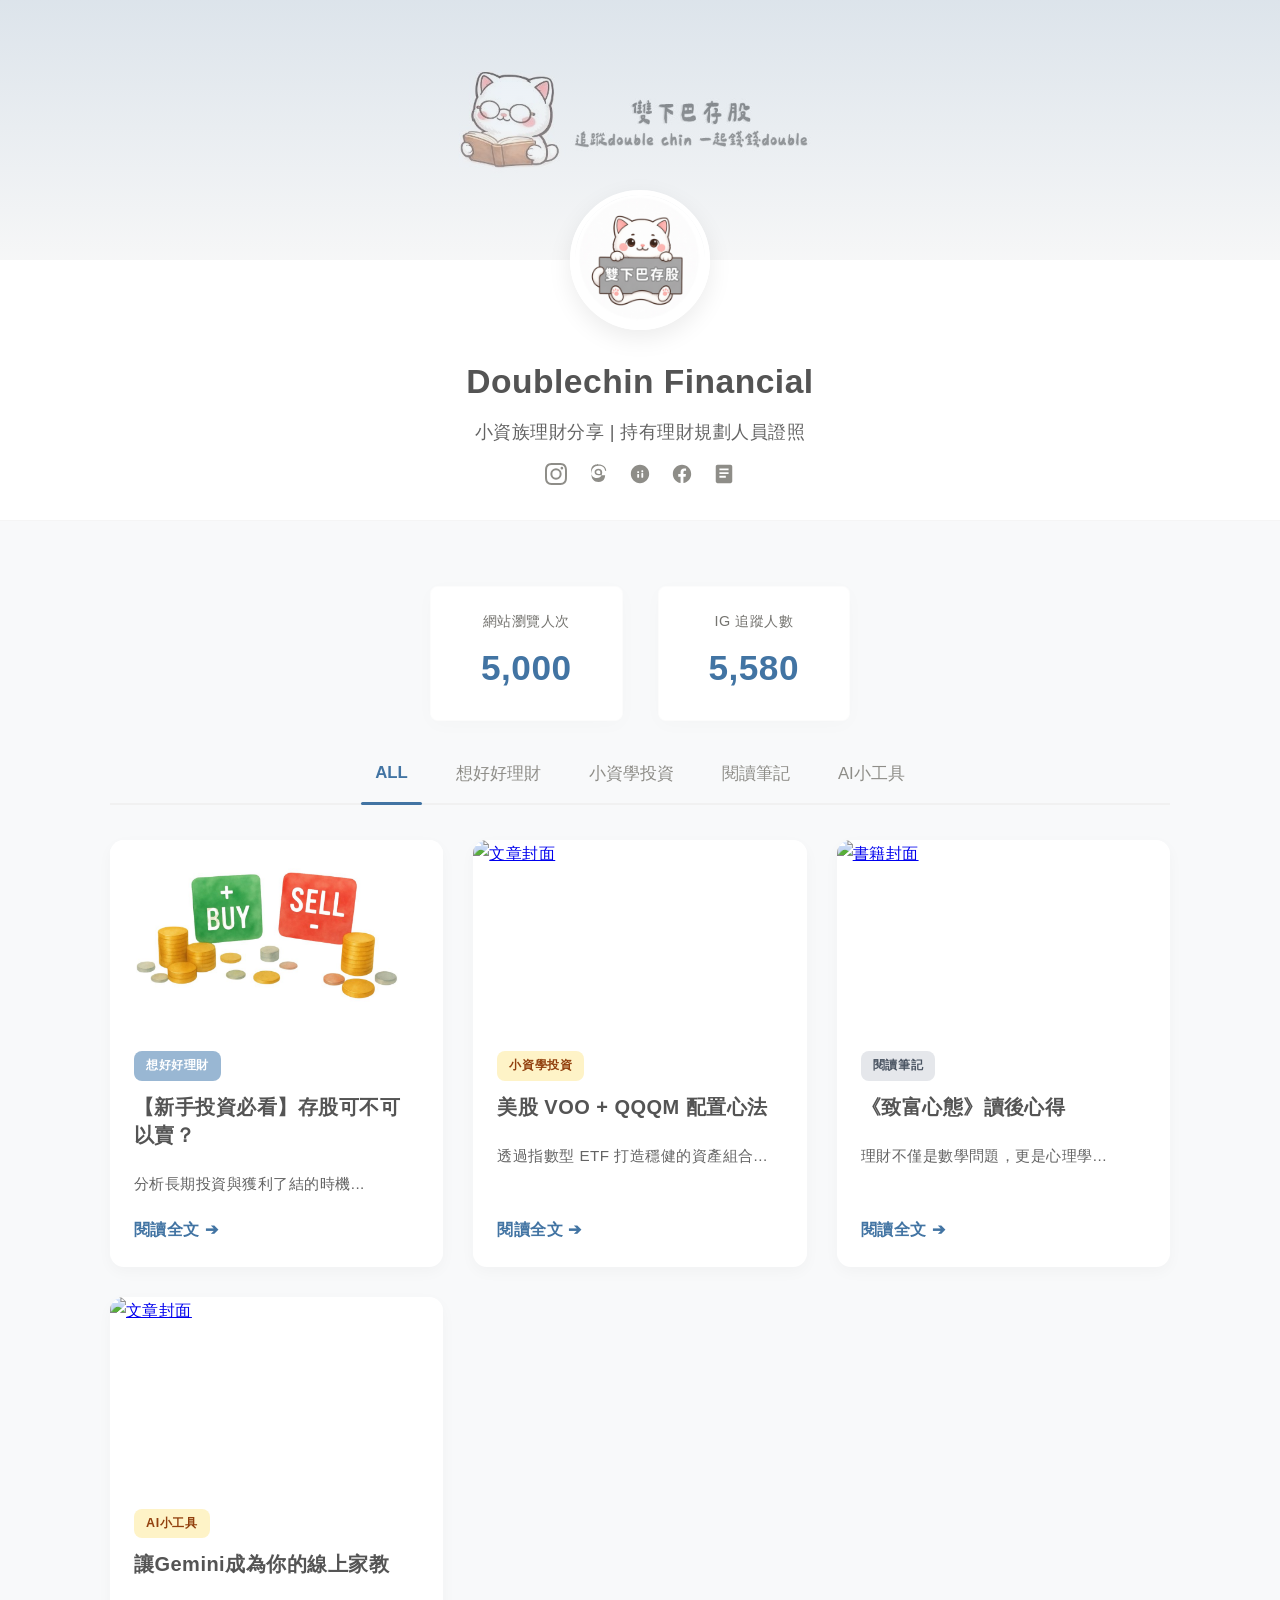
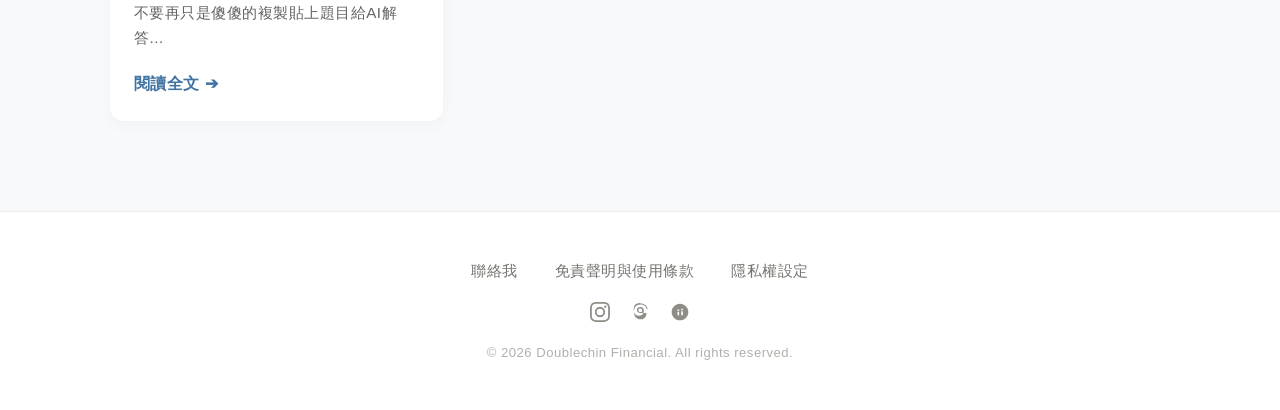
==== commit a1b308ce: "Update index.html" ====
--- a/index.html
+++ b/index.html
@@ -46,7 +46,7 @@
             </div>
             <div class="stat-box">
                 <span class="stat-title">IG 追蹤人數</span>
-                <span class="stat-number" data-target="5210">0</span>
+                <span class="stat-number" data-target="5580">0</span>
             </div>
         </section>
 
--- a/style.css
+++ b/style.css
@@ -3,7 +3,7 @@
    ========================================= */
 :root {
     /* 主體高質感古典中英字型 */
-    --main-font: 'Noto Serif TC', -apple-system, BlinkMacSystemFont, "Segoe UI", Roboto, sans-serif;
+    --main-font: 'LXGW+WenKai+TC&family', -apple-system, BlinkMacSystemFont, "Segoe UI", Roboto, sans-serif;
     
     /* 專業標題與內文字流設定 */
     --text-title: #3839B;
